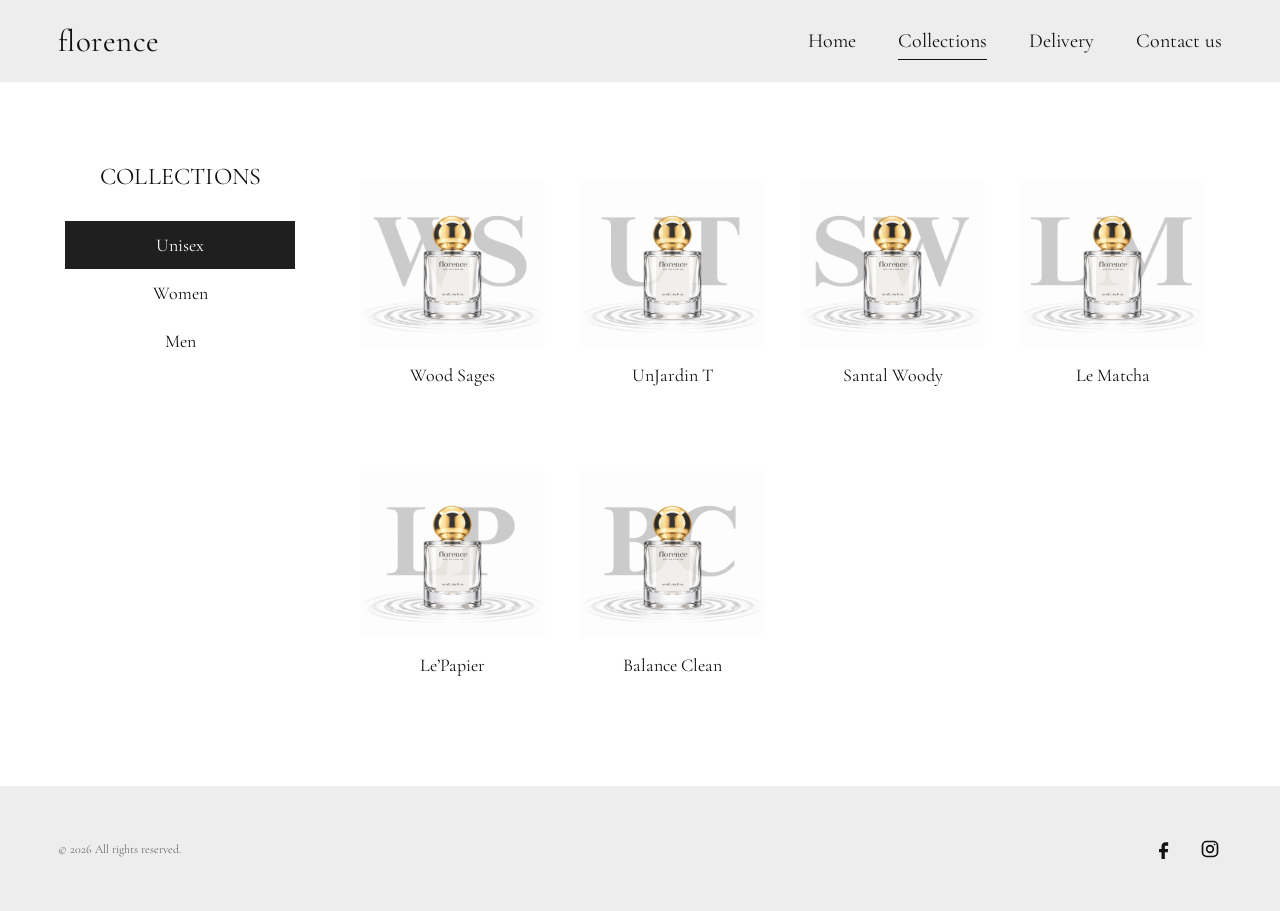
==== collection.html @ 36159ae2 "Initial Florence website" ====
<!DOCTYPE html>
<html lang="en">

<head>

    <meta charset="UTF-8">
    <meta name="viewport" content="width=device-width, initial-scale=1.0">

    <title>Florence | Collections</title>

    <link rel="stylesheet" href="CSS/navigation.css">
    <link rel="stylesheet" href="CSS/footer.css">
    <link rel="stylesheet" href="CSS/collection.css">

    <link rel="preconnect" href="https://fonts.googleapis.com">
    <link rel="preconnect" href="https://fonts.gstatic.com" crossorigin>

    <link
        href="https://fonts.googleapis.com/css2?family=Cormorant+Garamond:wght@400;500&display=swap"
        rel="stylesheet">

</head>


<body>


    <!-- =====================================================
         NAVIGATION BAR
    ====================================================== -->

    <header class="navbar">

        <div class="nav-container">

            <!-- LOGO -->

            <a href="home.html" class="logo">
                florence
            </a>


            <!-- NAVIGATION -->

            <nav class="nav-menu">

                <a href="home.html" class="nav-link">
                    Home
                </a>

                <a href="collection.html" class="nav-link active">
                    Collections
                </a>

                <a href="delivery.html" class="nav-link">
                    Delivery
                </a>

                <a href="contact.html" class="nav-link">
                    Contact us
                </a>

            </nav>

        </div>

    </header>



    <!-- =====================================================
         COLLECTION PAGE
    ====================================================== -->

    <main class="collection-page">


        <!-- =================================================
             SIDEBAR
        ================================================== -->

        <aside class="collection-sidebar">

            <h1>COLLECTIONS</h1>

            <div class="category-list">

                <button
                    class="category active"
                    data-category="unisex"
                    type="button">
                    Unisex
                </button>

                <button
                    class="category"
                    data-category="women"
                    type="button">
                    Women
                </button>

                <button
                    class="category"
                    data-category="men"
                    type="button">
                    Men
                </button>

            </div>

        </aside>



        <!-- =================================================
             PRODUCTS
        ================================================== -->

        <section class="products-section">

            <div class="products-grid" id="productsGrid">


                <!-- =========================
                     UNISEX
                ========================== -->

                <div class="product-card" data-category="unisex">
                    <a href="unisex-details.html?product=wood-sages" class="product-image-link">
                        <img src="images/collection/WoodSages.png" alt="Wood Sages">
                    </a>
                    <h2>Wood Sages</h2>
                </div>


                <div class="product-card" data-category="unisex">

                    <a href="#" class="product-image-link">
                        <img
                            src="images/collection/UnJardinT.png"
                            alt="UnJardin T">
                    </a>

                    <h2>UnJardin T</h2>

                </div>


                <div class="product-card" data-category="unisex">

                    <a href="#" class="product-image-link">
                        <img
                            src="images/collection/SantalWoody.png"
                            alt="Santal Woody">
                    </a>

                    <h2>Santal Woody</h2>

                </div>


                <div class="product-card" data-category="unisex">

                    <a href="#" class="product-image-link">
                        <img
                            src="images/collection/LeMatcha.png"
                            alt="Le Matcha">
                    </a>

                    <h2>Le Matcha</h2>

                </div>


                <div class="product-card" data-category="unisex">

                    <a href="#" class="product-image-link">
                        <img
                            src="images/collection/LePapier.png"
                            alt="Le'Papier">
                    </a>

                    <h2>Le’Papier</h2>

                </div>


                <div class="product-card" data-category="unisex">

                    <a href="#" class="product-image-link">
                        <img
                            src="images/collection/BalanceClean.png"
                            alt="Balance Clean">
                    </a>

                    <h2>Balance Clean</h2>

                </div>



                <!-- =========================
                     WOMEN
                ========================== -->

                <div class="product-card" data-category="women">

                    <a href="#" class="product-image-link">
                        <img
                            src="images/collection/Delinna.png"
                            alt="Delinna">
                    </a>

                    <h2>Delinna</h2>

                </div>


                <div class="product-card" data-category="women">

                    <a href="#" class="product-image-link">
                        <img
                            src="images/collection/LondonDreams.png"
                            alt="London Dreams">
                    </a>

                    <h2>London Dreams</h2>

                </div>


                <div class="product-card" data-category="women">

                    <a href="#" class="product-image-link">
                        <img
                            src="images/collection/SakuraBlossom.png"
                            alt="Sakura Blossom">
                    </a>

                    <h2>Sakura Blossom</h2>

                </div>


                <div class="product-card" data-category="women">

                    <a href="#" class="product-image-link">
                        <img
                            src="images/collection/FloralBomb.png"
                            alt="Floral Bomb">
                    </a>

                    <h2>Floral Bomb</h2>

                </div>


                <div class="product-card" data-category="women">

                    <a href="#" class="product-image-link">
                        <img
                            src="images/collection/ChocoVanilla.png"
                            alt="Choco Vanilla">
                    </a>

                    <h2>Choco Vanilla</h2>

                </div>


                <div class="product-card" data-category="women">

                    <a href="#" class="product-image-link">
                        <img
                            src="images/collection/BabyBlues.png"
                            alt="Baby Blues">
                    </a>

                    <h2>Baby Blues</h2>

                </div>


                <div class="product-card" data-category="women">

                    <a href="#" class="product-image-link">
                        <img
                            src="images/collection/BloomingB.png"
                            alt="Blooming B">
                    </a>

                    <h2>Blooming B</h2>

                </div>


                <div class="product-card" data-category="women">

                    <a href="#" class="product-image-link">
                        <img
                            src="images/collection/AmethystFlorence.png"
                            alt="Amethyst Florence">
                    </a>

                    <h2>Amethyst Florence</h2>

                </div>


                <div class="product-card" data-category="women">

                    <a href="#" class="product-image-link">
                        <img
                            src="images/collection/VeryGoodGirlDay.png"
                            alt="Very Good Girl Day">
                    </a>

                    <h2>Very Good Girl Day</h2>

                </div>



                <!-- =========================
                     MEN
                ========================== -->

                <div class="product-card" data-category="men">

                    <a href="#" class="product-image-link">
                        <img
                            src="images/collection/IsseyMen.png"
                            alt="Issey Men">
                    </a>

                    <h2>Issey Men</h2>

                </div>


                <div class="product-card" data-category="men">

                    <a href="#" class="product-image-link">
                        <img
                            src="images/collection/HappyMen.png"
                            alt="Happy Men">
                    </a>

                    <h2>Happy Men</h2>

                </div>


                <div class="product-card" data-category="men">

                    <a href="#" class="product-image-link">
                        <img
                            src="images/collection/CAventus.png"
                            alt="C-Aventus">
                    </a>

                    <h2>C-Aventus</h2>

                </div>


                <div class="product-card" data-category="men">

                    <a href="#" class="product-image-link">
                        <img
                            src="images/collection/LePapier.png"
                            alt="Le'Papier">
                    </a>

                    <h2>Le’Papier</h2>

                </div>


                <div class="product-card" data-category="men">

                    <a href="#" class="product-image-link">
                        <img
                            src="images/collection/BlueMen.png"
                            alt="Blue Men">
                    </a>

                    <h2>Blue Men</h2>

                </div>


                <div class="product-card" data-category="men">

                    <a href="#" class="product-image-link">
                        <img
                            src="images/collection/SavMen.png"
                            alt="Sav Men">
                    </a>

                    <h2>Sav Men</h2>

                </div>


                <div class="product-card" data-category="men">

                    <a href="#" class="product-image-link">
                        <img
                            src="images/collection/CKMen.png"
                            alt="CK Men">
                    </a>

                    <h2>CK Men</h2>

                </div>


                <div class="product-card" data-category="men">

                    <a href="#" class="product-image-link">
                        <img
                            src="images/collection/UltraMen.png"
                            alt="Ultra Men">
                    </a>

                    <h2>Ultra Men</h2>

                </div>


                <div class="product-card" data-category="men">

                    <a href="#" class="product-image-link">
                        <img
                            src="images/collection/ErozMen.png"
                            alt="Eroz Men">
                    </a>

                    <h2>Eroz Men</h2>

                </div>


            </div>

        </section>

    </main>



    <!-- =====================================================
         FOOTER
    ====================================================== -->

    <footer class="footer">

        <div class="footer-container">

            <p>
                © 2026 All rights reserved.
            </p>


            <div class="social-icons">


                <!-- FACEBOOK -->

                <a
                    href="#"
                    class="social-icon"
                    aria-label="Facebook">

                    <svg viewBox="0 0 24 24">

                        <path
                            d="M14 8h3V4h-3c-3.3 0-5 2-5 5v3H6v4h3v8h4v-8h3.5l.5-4H13V9c0-.7.3-1 1-1z"
                            fill="currentColor"/>

                    </svg>

                </a>



                <!-- INSTAGRAM -->

                <a
                    href="#"
                    class="social-icon"
                    aria-label="Instagram">

                    <svg viewBox="0 0 24 24">

                        <rect
                            x="3"
                            y="3"
                            width="18"
                            height="18"
                            rx="5"
                            ry="5"
                            fill="none"
                            stroke="currentColor"
                            stroke-width="2"/>

                        <circle
                            cx="12"
                            cy="12"
                            r="4"
                            fill="none"
                            stroke="currentColor"
                            stroke-width="2"/>

                        <circle
                            cx="17.5"
                            cy="6.5"
                            r="1"
                            fill="currentColor"/>

                    </svg>

                </a>


            </div>

        </div>

    </footer>


    <script src="js/collection.js"></script>

</body>

</html>
---- CSS/navigation.css ----
/* ========================================
   FLORENCE PERFUME PH
   SHARED NAVIGATION
======================================== */

.navbar {
    width: 100%;
    height: 82px;
    background-color: #EDEDED;

    position: sticky;
    top: 0;
    z-index: 1000;
}

.nav-container {
    width: 100%;
    height: 100%;

    padding: 0 4.5%;

    display: flex;
    align-items: center;
    justify-content: space-between;
}

.logo {
    font-family: "Cormorant Garamond", Georgia, serif;

    font-size: 31px;
    font-weight: 400;

    letter-spacing: 0.5px;

    color: #111111;
    text-decoration: none;

    white-space: nowrap;
}

.nav-menu {
    display: flex;
    align-items: center;
    gap: 42px;
}

.nav-link {
    position: relative;

    font-family: "Cormorant Garamond", Georgia, serif;

    font-size: 20px;
    font-weight: 400;

    padding: 7px 0;

    color: #111111;
    text-decoration: none;

    white-space: nowrap;
}

.nav-link.active::after {
    content: "";

    position: absolute;

    left: 0;
    bottom: 0;

    width: 100%;
    height: 1px;

    background-color: #111111;
}
---- CSS/footer.css ----
/* =========================================================
   FLORENCE PERFUME PH
   SHARED FOOTER
========================================================= */

.footer {
    width: 100%;

    min-height: 125px;

    background-color: #EDEDED;

    display: flex;
    align-items: center;
}


.footer-container {
    width: 100%;

    padding: 0 4.5%;

    display: flex;

    justify-content: space-between;
    align-items: center;
}


.footer p {
    font-size: 12px;
    font-weight: 300;
    color: #555555;
}


.social-icons {
    display: flex;

    align-items: center;

    gap: 22px;
}


.social-icon {
    width: 24px;
    height: 24px;

    display: flex;

    align-items: center;
    justify-content: center;

    color: #111111;

    text-decoration: none;

    transition: opacity 0.2s ease;
}


.social-icon svg {
    width: 20px;
    height: 20px;

    display: block;
}


.social-icon:hover {
    opacity: 0.6;
}


/* =========================================================
   MOBILE
========================================================= */

@media (max-width: 900px) {

    .footer {
        min-height: 100px;
    }

    .footer-container {
        padding: 20px 5%;

        flex-direction: column;

        gap: 20px;
    }
}
---- CSS/collection.css ----
/* =========================================================
   FLORENCE PERFUME PH
   COLLECTION PAGE
========================================================= */

* {
    margin: 0;
    padding: 0;
    box-sizing: border-box;
}

html,
body {
    width: 100%;
    min-height: 100%;
}

body {
    font-family: "Cormorant Garamond", Georgia, serif;

    color: #111111;
    background-color: #FFFFFF;

    min-height: 100vh;

    display: flex;
    flex-direction: column;
}

/* =========================================================
   COLLECTION PAGE
========================================================= */

.collection-page {
    width: 100%;
    max-width: 1450px;

    margin: 0 auto;

    flex: 1;

    display: grid;

    grid-template-columns: 230px 1fr;

    column-gap: 55px;

    padding: 80px 65px 110px;
}


/* =========================================================
   SIDEBAR
========================================================= */

.collection-sidebar {
    width: 100%;
}


.collection-sidebar h1 {
    margin: 0 0 30px;

    padding-left: 35px;

    font-family: "Cormorant Garamond", Georgia, serif;

    font-size: 24px;
    font-weight: 400;

    letter-spacing: 0.2px;
}


/* CATEGORY LIST */

.category-list {
    width: 100%;

    display: flex;
    flex-direction: column;

    align-items: stretch;
}


.category {
    width: 100%;
    height: 48px;

    border: none;

    background-color: transparent;

    color: #111111;

    font-family: "Cormorant Garamond", Georgia, serif;

    font-size: 18px;
    font-weight: 400;

    cursor: pointer;

    transition:
        background-color 0.2s ease,
        color 0.2s ease;
}


/* ACTIVE CATEGORY */

.category.active {
    background-color: #1F1F1F;

    color: #FFFFFF;
}


/* CATEGORY HOVER */

.category:not(.active):hover {
    background-color: #F3F3F3;
}


/* =========================================================
   PRODUCTS
========================================================= */

.products-section {
    width: 100%;

    padding: 0 10px;
}


.products-grid {
    width: 100%;

    display: grid;

    grid-template-columns:
        repeat(4, minmax(0, 1fr));

    column-gap: 35px;

    row-gap: 65px;

    align-items: start;
}


/* PRODUCT CARD */

.product-card {
    width: 100%;

    text-align: center;
}


/* CLICKABLE IMAGE */

.product-image-link {
    display: block;

    text-decoration: none;
}


/* PRODUCT IMAGE */

.product-card img {
    width: 100%;
    max-width: 230px;

    height: auto;

    margin: 0 auto;

    display: block;

    object-fit: contain;

    transition: transform 0.25s ease;
}


/* IMAGE HOVER */

.product-image-link:hover img {
    transform: scale(1.03);
}


/* PRODUCT NAME */

.product-card h2 {
    margin-top: 18px;

    font-family: "Cormorant Garamond", Georgia, serif;

    font-size: 18px;
    font-weight: 400;

    line-height: 1.2;

    color: #111111;
}

/* =========================================================
   TABLET
========================================================= */

@media (max-width: 1100px) {

    .collection-page {
        grid-template-columns: 200px 1fr;

        column-gap: 40px;

        padding: 70px 45px 90px;
    }


    .products-grid {
        grid-template-columns:
            repeat(3, minmax(0, 1fr));

        column-gap: 30px;

        row-gap: 55px;
    }


    .product-card img {
        max-width: 220px;
    }
}


/* =========================================================
   TABLET / SMALL LAPTOP
========================================================= */

@media (max-width: 900px) {

    /* COLLECTION */

    .collection-page {
        grid-template-columns: 175px 1fr;

        column-gap: 30px;

        padding: 60px 30px 80px;
    }


    .collection-sidebar h1 {
        font-size: 22px;
    }


    .category {
        height: 44px;

        font-size: 17px;
    }


    /* PRODUCTS */

    .products-grid {
        column-gap: 25px;

        row-gap: 50px;
    }


    .product-card h2 {
        font-size: 17px;
    }
}


/* =========================================================
   MOBILE
========================================================= */

@media (max-width: 600px) {

    /* COLLECTION */

    .collection-page {
        display: block;

        padding: 45px 20px 70px;
    }


    .collection-sidebar {
        margin-bottom: 45px;
    }


    .collection-sidebar h1 {
        font-size: 22px;

        margin-bottom: 22px;

        padding-left: 10px;
    }


    .category {
        height: 44px;

        font-size: 16px;
    }


    /* PRODUCTS */

    .products-section {
        padding: 0;
    }


    .products-grid {
        grid-template-columns:
            repeat(2, minmax(0, 1fr));

        column-gap: 22px;

        row-gap: 45px;
    }


    .product-card img {
        max-width: 100%;
    }


    .product-card h2 {
        font-size: 16px;

        margin-top: 13px;
    }
}
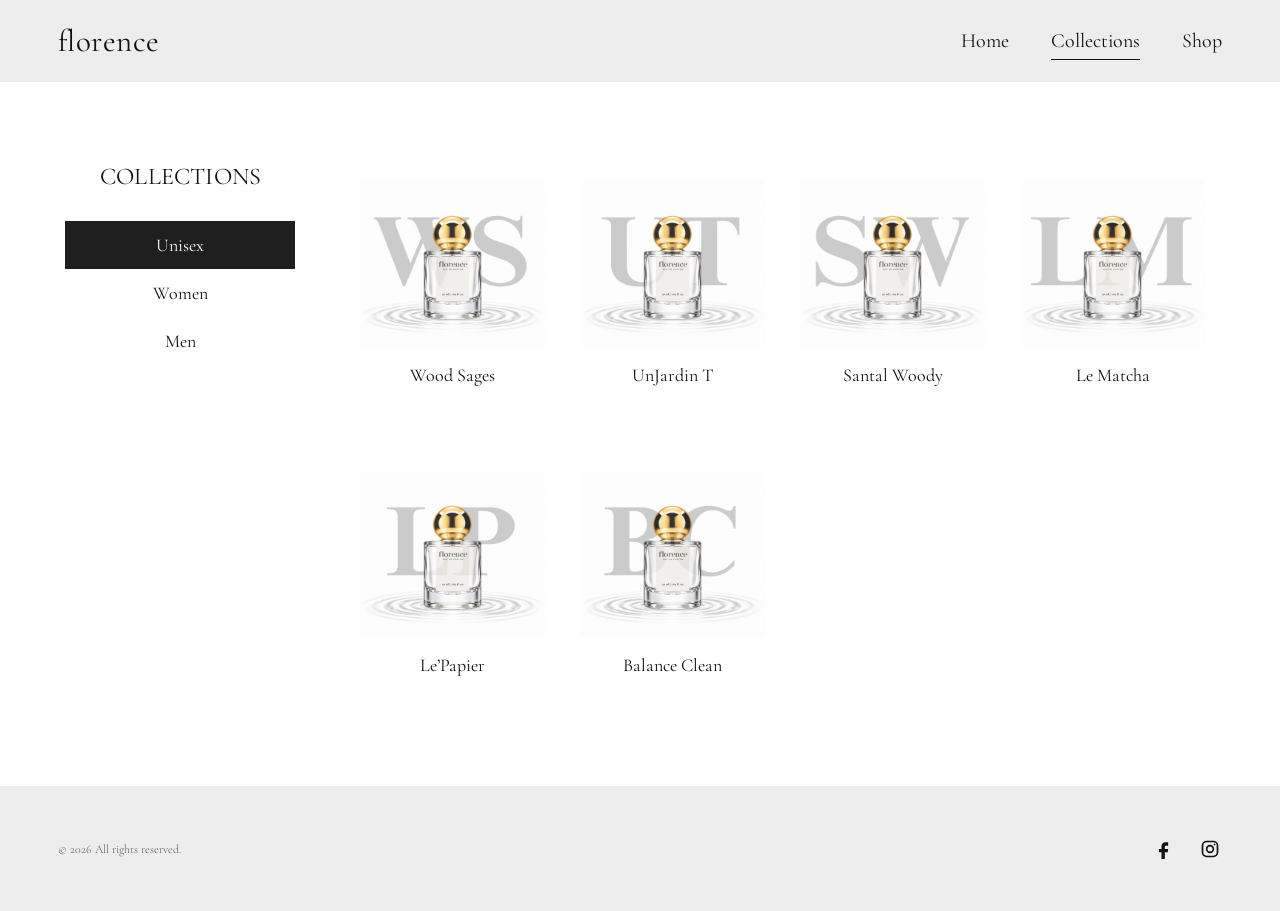
==== commit 886a1dca: "Modify the Website to be Simple" ====
--- a/collection.html
+++ b/collection.html
@@ -35,7 +35,7 @@
 
             <!-- LOGO -->
 
-            <a href="home.html" class="logo">
+            <a href="index.html" class="logo">
                 florence
             </a>
 
@@ -44,7 +44,7 @@
 
             <nav class="nav-menu">
 
-                <a href="home.html" class="nav-link">
+                <a href="index.html" class="nav-link">
                     Home
                 </a>
 
@@ -53,11 +53,7 @@
                 </a>
 
                 <a href="delivery.html" class="nav-link">
-                    Delivery
-                </a>
-
-                <a href="contact.html" class="nav-link">
-                    Contact us
+                    Shop
                 </a>
 
             </nav>
@@ -126,20 +122,15 @@
                 ========================== -->
 
                 <div class="product-card" data-category="unisex">
-                    <a href="unisex-details.html?product=wood-sages" class="product-image-link">
                         <img src="images/collection/WoodSages.png" alt="Wood Sages">
-                    </a>
                     <h2>Wood Sages</h2>
                 </div>
 
 
                 <div class="product-card" data-category="unisex">
-
-                    <a href="#" class="product-image-link">
                         <img
                             src="images/collection/UnJardinT.png"
                             alt="UnJardin T">
-                    </a>
 
                     <h2>UnJardin T</h2>
 
@@ -147,12 +138,9 @@
 
 
                 <div class="product-card" data-category="unisex">
-
-                    <a href="#" class="product-image-link">
                         <img
                             src="images/collection/SantalWoody.png"
                             alt="Santal Woody">
-                    </a>
 
                     <h2>Santal Woody</h2>
 
@@ -160,12 +148,9 @@
 
 
                 <div class="product-card" data-category="unisex">
-
-                    <a href="#" class="product-image-link">
                         <img
                             src="images/collection/LeMatcha.png"
                             alt="Le Matcha">
-                    </a>
 
                     <h2>Le Matcha</h2>
 
@@ -173,12 +158,9 @@
 
 
                 <div class="product-card" data-category="unisex">
-
-                    <a href="#" class="product-image-link">
                         <img
                             src="images/collection/LePapier.png"
                             alt="Le'Papier">
-                    </a>
 
                     <h2>Le’Papier</h2>
 
@@ -186,12 +168,9 @@
 
 
                 <div class="product-card" data-category="unisex">
-
-                    <a href="#" class="product-image-link">
                         <img
                             src="images/collection/BalanceClean.png"
                             alt="Balance Clean">
-                    </a>
 
                     <h2>Balance Clean</h2>
 
@@ -204,12 +183,9 @@
                 ========================== -->
 
                 <div class="product-card" data-category="women">
-
-                    <a href="#" class="product-image-link">
                         <img
                             src="images/collection/Delinna.png"
                             alt="Delinna">
-                    </a>
 
                     <h2>Delinna</h2>
 
@@ -217,12 +193,9 @@
 
 
                 <div class="product-card" data-category="women">
-
-                    <a href="#" class="product-image-link">
                         <img
                             src="images/collection/LondonDreams.png"
                             alt="London Dreams">
-                    </a>
 
                     <h2>London Dreams</h2>
 
@@ -230,12 +203,9 @@
 
 
                 <div class="product-card" data-category="women">
-
-                    <a href="#" class="product-image-link">
                         <img
                             src="images/collection/SakuraBlossom.png"
                             alt="Sakura Blossom">
-                    </a>
 
                     <h2>Sakura Blossom</h2>
 
@@ -243,12 +213,9 @@
 
 
                 <div class="product-card" data-category="women">
-
-                    <a href="#" class="product-image-link">
                         <img
                             src="images/collection/FloralBomb.png"
                             alt="Floral Bomb">
-                    </a>
 
                     <h2>Floral Bomb</h2>
 
@@ -256,12 +223,9 @@
 
 
                 <div class="product-card" data-category="women">
-
-                    <a href="#" class="product-image-link">
                         <img
                             src="images/collection/ChocoVanilla.png"
                             alt="Choco Vanilla">
-                    </a>
 
                     <h2>Choco Vanilla</h2>
 
@@ -269,12 +233,9 @@
 
 
                 <div class="product-card" data-category="women">
-
-                    <a href="#" class="product-image-link">
                         <img
                             src="images/collection/BabyBlues.png"
                             alt="Baby Blues">
-                    </a>
 
                     <h2>Baby Blues</h2>
 
@@ -282,25 +243,19 @@
 
 
                 <div class="product-card" data-category="women">
-
-                    <a href="#" class="product-image-link">
                         <img
                             src="images/collection/BloomingB.png"
                             alt="Blooming B">
-                    </a>
 
                     <h2>Blooming B</h2>
 
                 </div>
 
 
-                <div class="product-card" data-category="women">
-
-                    <a href="#" class="product-image-link">
+                <div class="product-card" data-category="women">                    
                         <img
                             src="images/collection/AmethystFlorence.png"
                             alt="Amethyst Florence">
-                    </a>
 
                     <h2>Amethyst Florence</h2>
 
@@ -308,12 +263,9 @@
 
 
                 <div class="product-card" data-category="women">
-
-                    <a href="#" class="product-image-link">
                         <img
                             src="images/collection/VeryGoodGirlDay.png"
                             alt="Very Good Girl Day">
-                    </a>
 
                     <h2>Very Good Girl Day</h2>
 
@@ -326,12 +278,9 @@
                 ========================== -->
 
                 <div class="product-card" data-category="men">
-
-                    <a href="#" class="product-image-link">
                         <img
                             src="images/collection/IsseyMen.png"
                             alt="Issey Men">
-                    </a>
 
                     <h2>Issey Men</h2>
 
@@ -339,12 +288,9 @@
 
 
                 <div class="product-card" data-category="men">
-
-                    <a href="#" class="product-image-link">
                         <img
                             src="images/collection/HappyMen.png"
                             alt="Happy Men">
-                    </a>
 
                     <h2>Happy Men</h2>
 
@@ -352,12 +298,9 @@
 
 
                 <div class="product-card" data-category="men">
-
-                    <a href="#" class="product-image-link">
                         <img
                             src="images/collection/CAventus.png"
                             alt="C-Aventus">
-                    </a>
 
                     <h2>C-Aventus</h2>
 
@@ -365,12 +308,9 @@
 
 
                 <div class="product-card" data-category="men">
-
-                    <a href="#" class="product-image-link">
                         <img
                             src="images/collection/LePapier.png"
                             alt="Le'Papier">
-                    </a>
 
                     <h2>Le’Papier</h2>
 
@@ -378,13 +318,9 @@
 
 
                 <div class="product-card" data-category="men">
-
-                    <a href="#" class="product-image-link">
                         <img
                             src="images/collection/BlueMen.png"
                             alt="Blue Men">
-                    </a>
-
                     <h2>Blue Men</h2>
 
                 </div>
@@ -392,11 +328,9 @@
 
                 <div class="product-card" data-category="men">
 
-                    <a href="#" class="product-image-link">
                         <img
                             src="images/collection/SavMen.png"
                             alt="Sav Men">
-                    </a>
 
                     <h2>Sav Men</h2>
 
@@ -404,12 +338,9 @@
 
 
                 <div class="product-card" data-category="men">
-
-                    <a href="#" class="product-image-link">
                         <img
                             src="images/collection/CKMen.png"
                             alt="CK Men">
-                    </a>
 
                     <h2>CK Men</h2>
 
@@ -417,12 +348,9 @@
 
 
                 <div class="product-card" data-category="men">
-
-                    <a href="#" class="product-image-link">
                         <img
                             src="images/collection/UltraMen.png"
                             alt="Ultra Men">
-                    </a>
 
                     <h2>Ultra Men</h2>
 
@@ -430,12 +358,9 @@
 
 
                 <div class="product-card" data-category="men">
-
-                    <a href="#" class="product-image-link">
                         <img
                             src="images/collection/ErozMen.png"
                             alt="Eroz Men">
-                    </a>
 
                     <h2>Eroz Men</h2>
 
--- a/CSS/navigation.css
+++ b/CSS/navigation.css
@@ -1,17 +1,29 @@
-/* ========================================
+/* =========================================================
    FLORENCE PERFUME PH
-   SHARED NAVIGATION
-======================================== */
+   NAVIGATION BAR
+========================================================= */
+
+
+/* =========================================================
+   NAVBAR
+========================================================= */
 
 .navbar {
     width: 100%;
     height: 82px;
+
     background-color: #EDEDED;
 
     position: sticky;
     top: 0;
+
     z-index: 1000;
 }
+
+
+/* =========================================================
+   NAVIGATION CONTAINER
+========================================================= */
 
 .nav-container {
     width: 100%;
@@ -20,29 +32,49 @@
     padding: 0 4.5%;
 
     display: flex;
+
     align-items: center;
     justify-content: space-between;
 }
 
+
+/* =========================================================
+   LOGO
+========================================================= */
+
 .logo {
     font-family: "Cormorant Garamond", Georgia, serif;
 
     font-size: 31px;
+
     font-weight: 400;
 
     letter-spacing: 0.5px;
 
     color: #111111;
+
     text-decoration: none;
 
     white-space: nowrap;
 }
+
+
+/* =========================================================
+   NAVIGATION MENU
+========================================================= */
 
 .nav-menu {
     display: flex;
+
     align-items: center;
+
     gap: 42px;
 }
+
+
+/* =========================================================
+   NAVIGATION LINKS
+========================================================= */
 
 .nav-link {
     position: relative;
@@ -50,15 +82,22 @@
     font-family: "Cormorant Garamond", Georgia, serif;
 
     font-size: 20px;
+
     font-weight: 400;
 
     padding: 7px 0;
 
     color: #111111;
+
     text-decoration: none;
 
     white-space: nowrap;
 }
+
+
+/* =========================================================
+   ACTIVE LINK
+========================================================= */
 
 .nav-link.active::after {
     content: "";
@@ -72,4 +111,101 @@
     height: 1px;
 
     background-color: #111111;
+}
+
+
+/* =========================================================
+   HOVER
+========================================================= */
+
+.nav-link:hover {
+    opacity: 0.6;
+}
+
+
+/* =========================================================
+   TABLET
+========================================================= */
+
+@media (max-width: 900px) {
+
+    .nav-container {
+        padding: 0 5%;
+    }
+
+    .nav-menu {
+        gap: 28px;
+    }
+
+    .nav-link {
+        font-size: 18px;
+    }
+
+    .logo {
+        font-size: 29px;
+    }
+}
+
+
+/* =========================================================
+   MOBILE
+========================================================= */
+
+@media (max-width: 600px) {
+
+    .navbar {
+        height: auto;
+        min-height: 75px;
+    }
+
+    .nav-container {
+        padding: 15px 5%;
+
+        flex-wrap: wrap;
+
+        row-gap: 12px;
+    }
+
+    .logo {
+        font-size: 28px;
+    }
+
+    .nav-menu {
+        width: 100%;
+
+        justify-content: center;
+
+        gap: 20px;
+    }
+
+    .nav-link {
+        font-size: 17px;
+
+        padding: 5px 0;
+    }
+}
+
+
+/* =========================================================
+   VERY SMALL PHONES
+========================================================= */
+
+@media (max-width: 380px) {
+
+    .nav-container {
+        padding-left: 4%;
+        padding-right: 4%;
+    }
+
+    .logo {
+        font-size: 26px;
+    }
+
+    .nav-menu {
+        gap: 15px;
+    }
+
+    .nav-link {
+        font-size: 15px;
+    }
 }
--- a/CSS/footer.css
+++ b/CSS/footer.css
@@ -4,72 +4,58 @@
 ========================================================= */
 
 .footer {
-    width: 100%;
-
-    min-height: 125px;
-
-    background-color: #EDEDED;
-
-    display: flex;
-    align-items: center;
+    width:100%;
+    min-height:125px;
+    background:#EDEDED;
+    display:flex;
+    align-items:center;
 }
 
 
 .footer-container {
-    width: 100%;
-
-    padding: 0 4.5%;
-
-    display: flex;
-
-    justify-content: space-between;
-    align-items: center;
+    width:100%;
+    padding:0 4.5%;
+    display:flex;
+    justify-content:space-between;
+    align-items:center;
 }
 
 
 .footer p {
-    font-size: 12px;
-    font-weight: 300;
-    color: #555555;
+    font-size:12px;
+    font-weight:300;
+    color:#555;
 }
 
 
 .social-icons {
-    display: flex;
-
-    align-items: center;
-
-    gap: 22px;
+    display:flex;
+    align-items:center;
+    gap:22px;
 }
 
 
 .social-icon {
-    width: 24px;
-    height: 24px;
-
-    display: flex;
-
-    align-items: center;
-    justify-content: center;
-
-    color: #111111;
-
-    text-decoration: none;
-
-    transition: opacity 0.2s ease;
+    width:24px;
+    height:24px;
+    display:flex;
+    align-items:center;
+    justify-content:center;
+    color:#111;
+    text-decoration:none;
+    transition:opacity .2s ease;
 }
 
 
 .social-icon svg {
-    width: 20px;
-    height: 20px;
-
-    display: block;
+    width:20px;
+    height:20px;
+    display:block;
 }
 
 
 .social-icon:hover {
-    opacity: 0.6;
+    opacity:.6;
 }
 
 
@@ -77,17 +63,14 @@
    MOBILE
 ========================================================= */
 
-@media (max-width: 900px) {
-
-    .footer {
-        min-height: 100px;
+@media(max-width:900px){
+    .footer{
+        min-height:100px;
     }
 
-    .footer-container {
-        padding: 20px 5%;
-
-        flex-direction: column;
-
-        gap: 20px;
+    .footer-container{
+        padding:20px 5%;
+        flex-direction:column;
+        gap:20px;
     }
 }
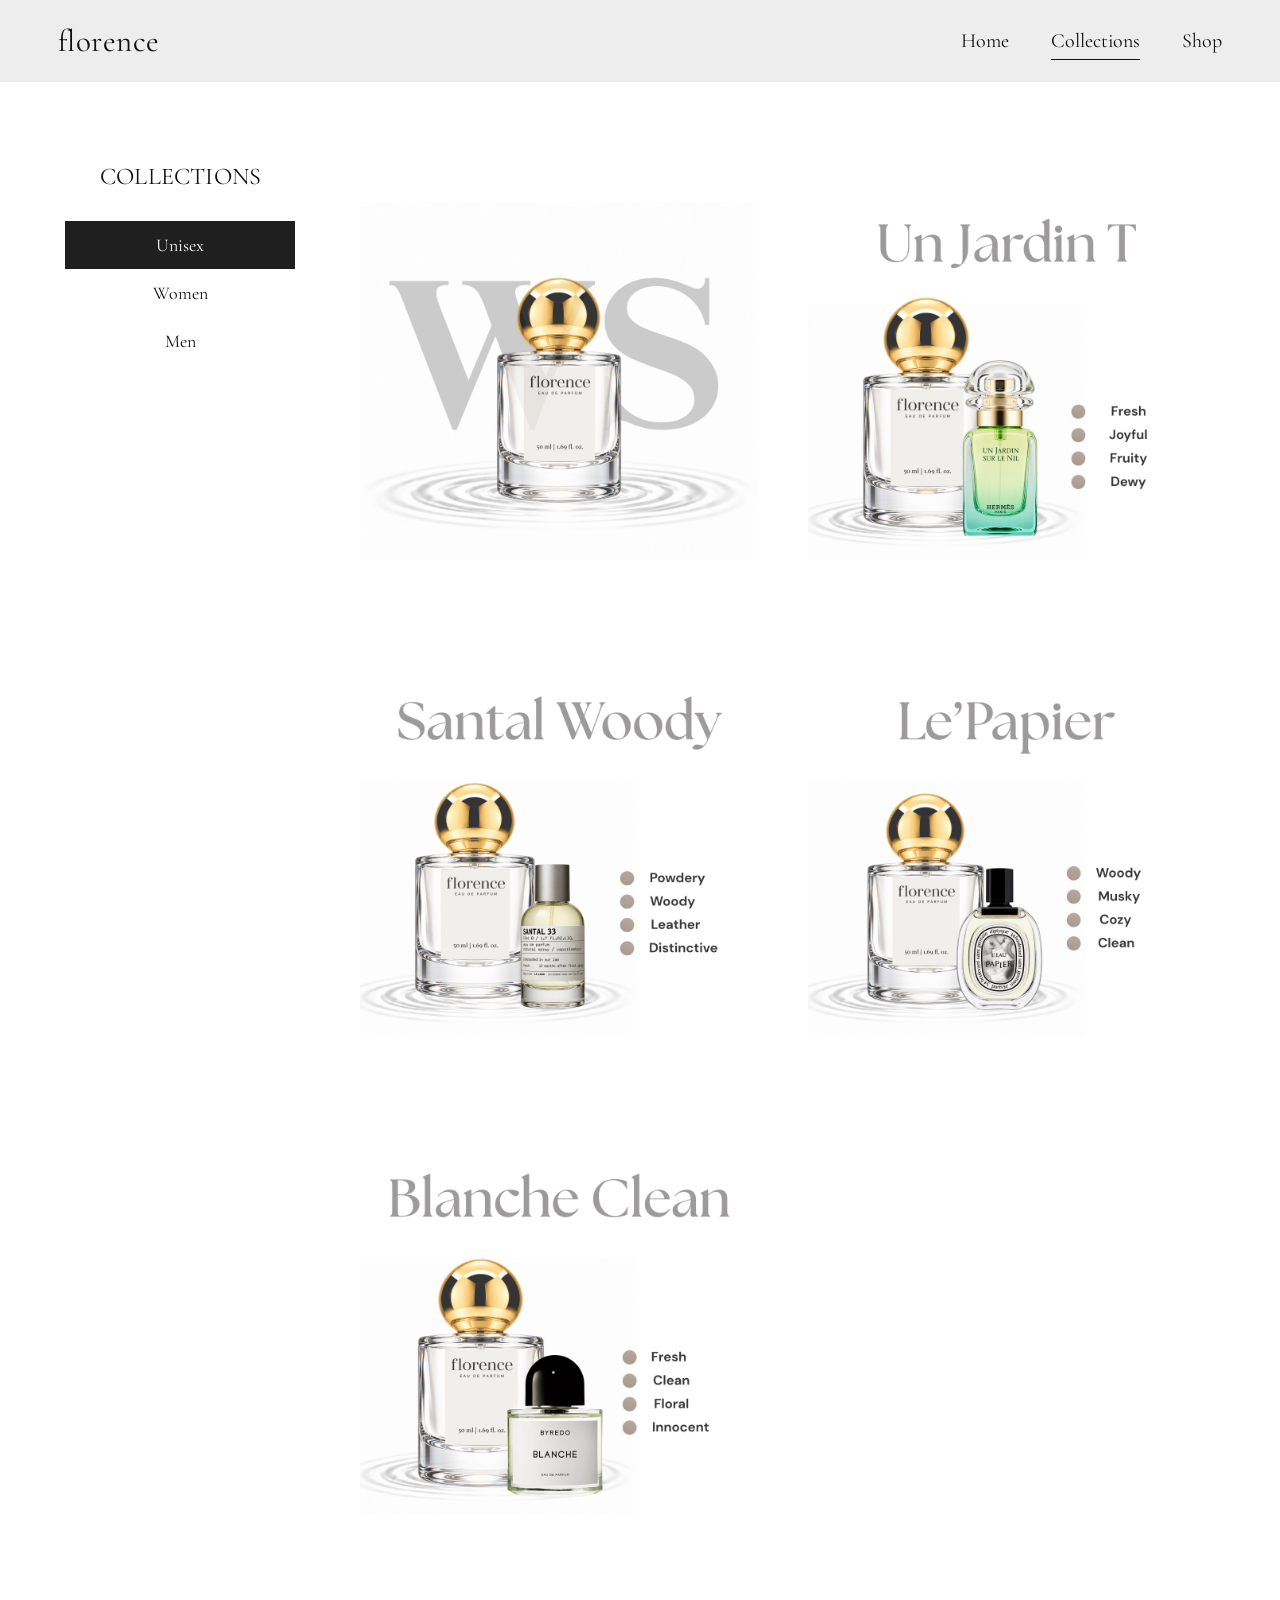
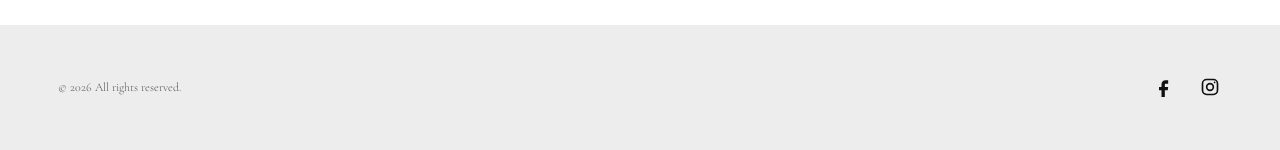
==== commit 4dd07eef: "images of ptoduct changes" ====
--- a/collection.html
+++ b/collection.html
@@ -108,270 +108,156 @@
 
 
 
-        <!-- =================================================
-             PRODUCTS
-        ================================================== -->
-
-        <section class="products-section">
-
-            <div class="products-grid" id="productsGrid">
-
-
-                <!-- =========================
-                     UNISEX
-                ========================== -->
-
-                <div class="product-card" data-category="unisex">
-                        <img src="images/collection/WoodSages.png" alt="Wood Sages">
-                    <h2>Wood Sages</h2>
-                </div>
-
-
-                <div class="product-card" data-category="unisex">
-                        <img
-                            src="images/collection/UnJardinT.png"
-                            alt="UnJardin T">
-
-                    <h2>UnJardin T</h2>
-
-                </div>
-
-
-                <div class="product-card" data-category="unisex">
-                        <img
-                            src="images/collection/SantalWoody.png"
-                            alt="Santal Woody">
-
-                    <h2>Santal Woody</h2>
-
-                </div>
-
-
-                <div class="product-card" data-category="unisex">
-                        <img
-                            src="images/collection/LeMatcha.png"
-                            alt="Le Matcha">
-
-                    <h2>Le Matcha</h2>
-
-                </div>
-
-
-                <div class="product-card" data-category="unisex">
-                        <img
-                            src="images/collection/LePapier.png"
-                            alt="Le'Papier">
-
-                    <h2>Le’Papier</h2>
-
-                </div>
-
-
-                <div class="product-card" data-category="unisex">
-                        <img
-                            src="images/collection/BalanceClean.png"
-                            alt="Balance Clean">
-
-                    <h2>Balance Clean</h2>
-
-                </div>
-
-
-
-                <!-- =========================
-                     WOMEN
-                ========================== -->
-
-                <div class="product-card" data-category="women">
-                        <img
-                            src="images/collection/Delinna.png"
-                            alt="Delinna">
-
-                    <h2>Delinna</h2>
-
-                </div>
-
-
-                <div class="product-card" data-category="women">
-                        <img
-                            src="images/collection/LondonDreams.png"
-                            alt="London Dreams">
-
-                    <h2>London Dreams</h2>
-
-                </div>
-
-
-                <div class="product-card" data-category="women">
-                        <img
-                            src="images/collection/SakuraBlossom.png"
-                            alt="Sakura Blossom">
-
-                    <h2>Sakura Blossom</h2>
-
-                </div>
-
-
-                <div class="product-card" data-category="women">
-                        <img
-                            src="images/collection/FloralBomb.png"
-                            alt="Floral Bomb">
-
-                    <h2>Floral Bomb</h2>
-
-                </div>
-
-
-                <div class="product-card" data-category="women">
-                        <img
-                            src="images/collection/ChocoVanilla.png"
-                            alt="Choco Vanilla">
-
-                    <h2>Choco Vanilla</h2>
-
-                </div>
-
-
-                <div class="product-card" data-category="women">
-                        <img
-                            src="images/collection/BabyBlues.png"
-                            alt="Baby Blues">
-
-                    <h2>Baby Blues</h2>
-
-                </div>
-
-
-                <div class="product-card" data-category="women">
-                        <img
-                            src="images/collection/BloomingB.png"
-                            alt="Blooming B">
-
-                    <h2>Blooming B</h2>
-
-                </div>
-
-
-                <div class="product-card" data-category="women">                    
-                        <img
-                            src="images/collection/AmethystFlorence.png"
-                            alt="Amethyst Florence">
-
-                    <h2>Amethyst Florence</h2>
-
-                </div>
-
-
-                <div class="product-card" data-category="women">
-                        <img
-                            src="images/collection/VeryGoodGirlDay.png"
-                            alt="Very Good Girl Day">
-
-                    <h2>Very Good Girl Day</h2>
-
-                </div>
-
-
-
-                <!-- =========================
-                     MEN
-                ========================== -->
-
-                <div class="product-card" data-category="men">
-                        <img
-                            src="images/collection/IsseyMen.png"
-                            alt="Issey Men">
-
-                    <h2>Issey Men</h2>
-
-                </div>
-
-
-                <div class="product-card" data-category="men">
-                        <img
-                            src="images/collection/HappyMen.png"
-                            alt="Happy Men">
-
-                    <h2>Happy Men</h2>
-
-                </div>
-
-
-                <div class="product-card" data-category="men">
-                        <img
-                            src="images/collection/CAventus.png"
-                            alt="C-Aventus">
-
-                    <h2>C-Aventus</h2>
-
-                </div>
-
-
-                <div class="product-card" data-category="men">
-                        <img
-                            src="images/collection/LePapier.png"
-                            alt="Le'Papier">
-
-                    <h2>Le’Papier</h2>
-
-                </div>
-
-
-                <div class="product-card" data-category="men">
-                        <img
-                            src="images/collection/BlueMen.png"
-                            alt="Blue Men">
-                    <h2>Blue Men</h2>
-
-                </div>
-
-
-                <div class="product-card" data-category="men">
-
-                        <img
-                            src="images/collection/SavMen.png"
-                            alt="Sav Men">
-
-                    <h2>Sav Men</h2>
-
-                </div>
-
-
-                <div class="product-card" data-category="men">
-                        <img
-                            src="images/collection/CKMen.png"
-                            alt="CK Men">
-
-                    <h2>CK Men</h2>
-
-                </div>
-
-
-                <div class="product-card" data-category="men">
-                        <img
-                            src="images/collection/UltraMen.png"
-                            alt="Ultra Men">
-
-                    <h2>Ultra Men</h2>
-
-                </div>
-
-
-                <div class="product-card" data-category="men">
-                        <img
-                            src="images/collection/ErozMen.png"
-                            alt="Eroz Men">
-
-                    <h2>Eroz Men</h2>
-
-                </div>
-
-
-            </div>
-
-        </section>
-
-    </main>
+<!-- =================================================
+     PRODUCTS
+================================================== -->
+
+<section class="products-section">
+
+    <div class="products-grid" id="productsGrid">
+
+
+        <!-- =========================
+             UNISEX
+        ========================== -->
+
+        <div class="product-card" data-category="unisex">
+            <img
+                src="images/collection/WoodSages.png"
+                alt="Wood Sages"
+            >
+        </div>
+
+        <div class="product-card" data-category="unisex">
+            <img
+                src="images/collection/UnJardinT.png"
+                alt="UnJardin T"
+            >
+        </div>
+
+        <div class="product-card" data-category="unisex">
+            <img
+                src="images/collection/SantalWoody.png"
+                alt="Santal Woody"
+            >
+        </div>
+
+        <div class="product-card" data-category="unisex">
+            <img
+                src="images/collection/LePapier.png"
+                alt="Le'Papier"
+            >
+        </div>
+
+        <div class="product-card" data-category="unisex">
+            <img
+                src="images/collection/BalanceClean.png"
+                alt="Balance Clean"
+            >
+        </div>
+
+
+        <!-- =========================
+             WOMEN
+        ========================== -->
+
+        <div class="product-card" data-category="women">
+            <img
+                src="images/collection/Delinna.png"
+                alt="Delinna"
+            >
+        </div>
+
+        <div class="product-card" data-category="women">
+            <img
+                src="images/collection/ACloud.png"
+                alt="A Cloud"
+            >
+        </div>
+
+        <div class="product-card" data-category="women">
+            <img
+                src="images/collection/ChloeFlorence.png"
+                alt="Chloe Florence"
+            >
+        </div>
+
+
+        <div class="product-card" data-category="women">
+            <img
+                src="images/collection/SakuraBlossom.png"
+                alt="Sakura Blossom"
+            >
+        </div>
+
+        <div class="product-card" data-category="women">
+            <img
+                src="images/collection/AmethystFlorence.png"
+                alt="Amethyst Florence"
+            >
+        </div>
+
+        <div class="product-card" data-category="women">
+            <img
+                src="images/collection/VeryGoodGirlDay.png"
+                alt="Very Good Girl Day"
+            >
+        </div>
+
+
+        <!-- =========================
+             MEN
+        ========================== -->
+
+
+        <div class="product-card" data-category="men">
+            <img
+                src="images/collection/CAvntus.png"
+                alt="C-Avntus"
+            >
+        </div>
+
+        <div class="product-card" data-category="men">
+            <img
+                src="images/collection/SavMen.png"
+                alt="SavMen"
+            >
+        </div>
+
+        <div class="product-card" data-category="men">
+            <img
+                src="images/collection/BlueMen.png"
+                alt="Blue Men"
+            >
+        </div>
+
+        <div class="product-card" data-category="men">
+            <img
+                src="images/collection/ErozMen.png"
+                alt="Eroz Men"
+            >
+        </div>
+
+        <div class="product-card" data-category="men">
+            <img
+                src="images/collection/CKMen.png"
+                alt="CK Men"
+            >
+        </div>
+
+        <div class="product-card" data-category="men">
+            <img
+                src="images/collection/StrongWithYou.png"
+                alt="Strong With You"
+            >
+        </div>
+
+
+    </div>
+
+</section>
+
+</main>
 
 
 
--- a/CSS/collection.css
+++ b/CSS/collection.css
@@ -140,15 +140,14 @@
     display: grid;
 
     grid-template-columns:
-        repeat(4, minmax(0, 1fr));
-
-    column-gap: 35px;
-
-    row-gap: 65px;
+        repeat(2, minmax(0, 1fr));
+
+    column-gap: 50px;
+
+    row-gap: 80px;
 
     align-items: start;
 }
-
 
 /* PRODUCT CARD */
 
@@ -172,7 +171,7 @@
 
 .product-card img {
     width: 100%;
-    max-width: 230px;
+    max-width: 500px;
 
     height: auto;
 
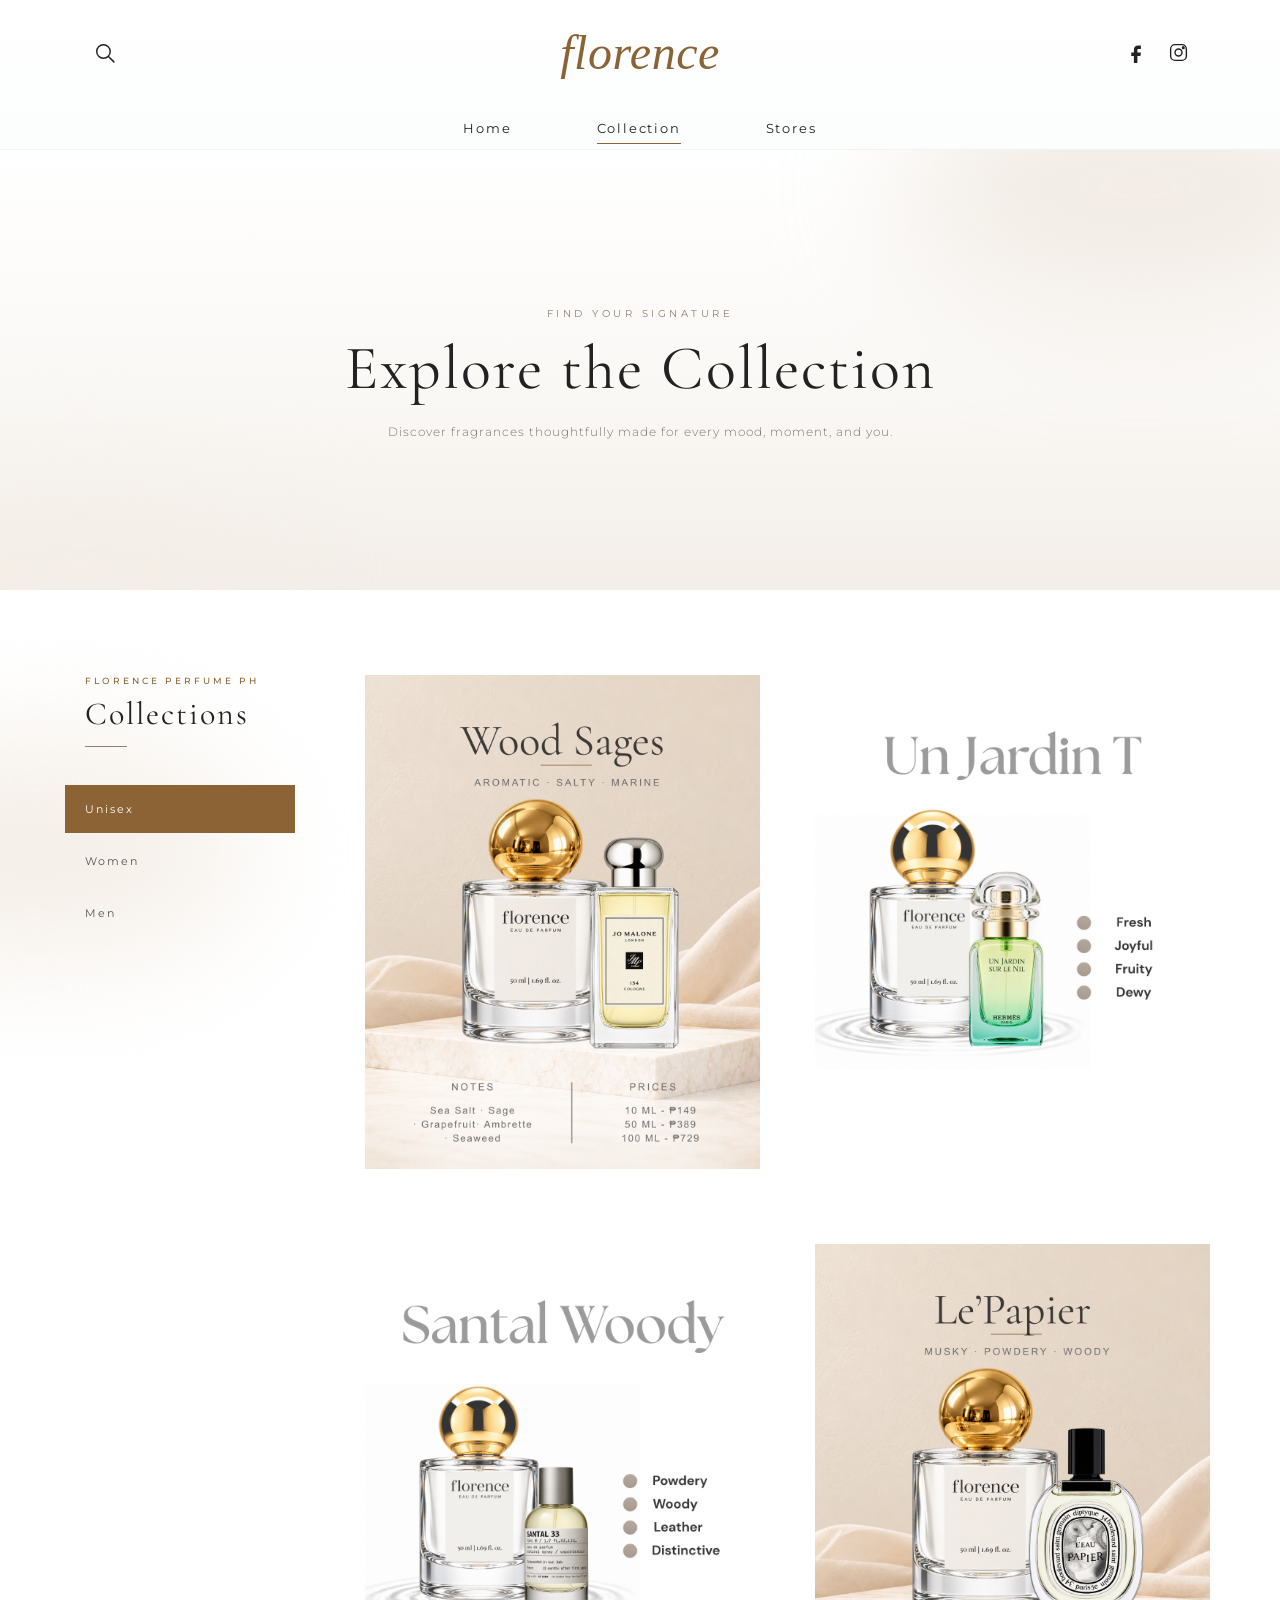
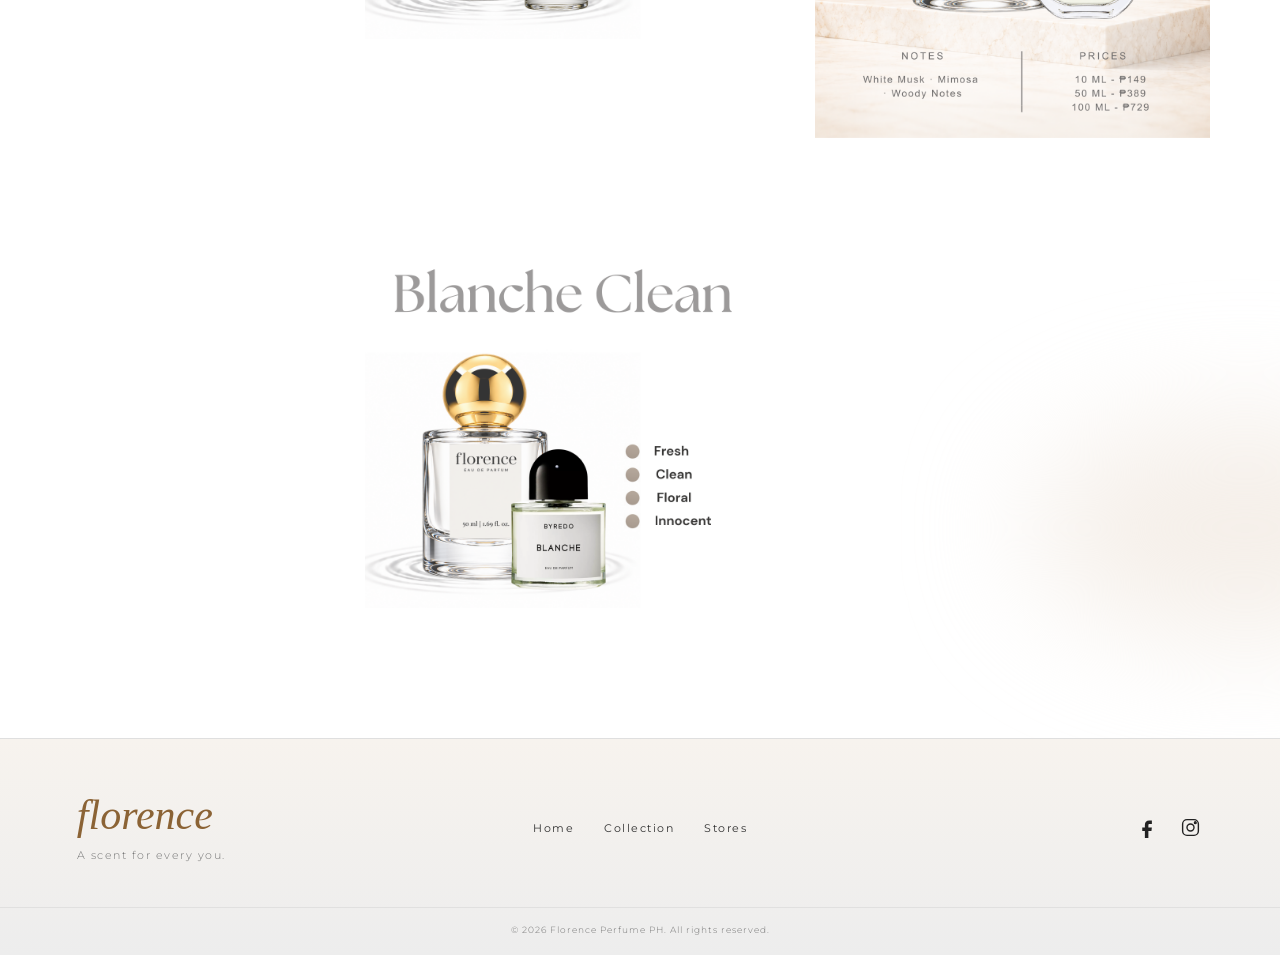
==== commit bb8cbc22: "Finalize 1" ====
--- a/collection.html
+++ b/collection.html
@@ -8,15 +8,19 @@
 
     <title>Florence | Collections</title>
 
+    <!-- Shared Styles -->
     <link rel="stylesheet" href="CSS/navigation.css">
     <link rel="stylesheet" href="CSS/footer.css">
+
+    <!-- Collection Page -->
     <link rel="stylesheet" href="CSS/collection.css">
 
+    <!-- Fonts -->
     <link rel="preconnect" href="https://fonts.googleapis.com">
     <link rel="preconnect" href="https://fonts.gstatic.com" crossorigin>
 
     <link
-        href="https://fonts.googleapis.com/css2?family=Cormorant+Garamond:wght@400;500&display=swap"
+        href="https://fonts.googleapis.com/css2?family=Cormorant+Garamond:wght@400;500&family=Montserrat:wght@300;400;500&display=swap"
         rel="stylesheet">
 
 </head>
@@ -26,12 +30,41 @@
 
 
     <!-- =====================================================
-         NAVIGATION BAR
+         NAVIGATION
     ====================================================== -->
 
     <header class="navbar">
 
-        <div class="nav-container">
+        <div class="nav-top">
+
+
+            <!-- SEARCH -->
+
+            <button
+                class="nav-search"
+                type="button"
+                aria-label="Search">
+
+                <svg viewBox="0 0 24 24">
+
+                    <circle
+                        cx="11"
+                        cy="11"
+                        r="6.5">
+                    </circle>
+
+                    <line
+                        x1="16"
+                        y1="16"
+                        x2="21"
+                        y2="21">
+                    </line>
+
+                </svg>
+
+            </button>
+
+
 
             <!-- LOGO -->
 
@@ -40,271 +73,32 @@
             </a>
 
 
-            <!-- NAVIGATION -->
-
-            <nav class="nav-menu">
-
-                <a href="index.html" class="nav-link">
-                    Home
-                </a>
-
-                <a href="collection.html" class="nav-link active">
-                    Collections
-                </a>
-
-                <a href="delivery.html" class="nav-link">
-                    Shop
-                </a>
-
-            </nav>
-
-        </div>
-
-    </header>
-
-
-
-    <!-- =====================================================
-         COLLECTION PAGE
-    ====================================================== -->
-
-    <main class="collection-page">
-
-
-        <!-- =================================================
-             SIDEBAR
-        ================================================== -->
-
-        <aside class="collection-sidebar">
-
-            <h1>COLLECTIONS</h1>
-
-            <div class="category-list">
-
-                <button
-                    class="category active"
-                    data-category="unisex"
-                    type="button">
-                    Unisex
-                </button>
-
-                <button
-                    class="category"
-                    data-category="women"
-                    type="button">
-                    Women
-                </button>
-
-                <button
-                    class="category"
-                    data-category="men"
-                    type="button">
-                    Men
-                </button>
-
-            </div>
-
-        </aside>
-
-
-
-<!-- =================================================
-     PRODUCTS
-================================================== -->
-
-<section class="products-section">
-
-    <div class="products-grid" id="productsGrid">
-
-
-        <!-- =========================
-             UNISEX
-        ========================== -->
-
-        <div class="product-card" data-category="unisex">
-            <img
-                src="images/collection/WoodSages.png"
-                alt="Wood Sages"
-            >
-        </div>
-
-        <div class="product-card" data-category="unisex">
-            <img
-                src="images/collection/UnJardinT.png"
-                alt="UnJardin T"
-            >
-        </div>
-
-        <div class="product-card" data-category="unisex">
-            <img
-                src="images/collection/SantalWoody.png"
-                alt="Santal Woody"
-            >
-        </div>
-
-        <div class="product-card" data-category="unisex">
-            <img
-                src="images/collection/LePapier.png"
-                alt="Le'Papier"
-            >
-        </div>
-
-        <div class="product-card" data-category="unisex">
-            <img
-                src="images/collection/BalanceClean.png"
-                alt="Balance Clean"
-            >
-        </div>
-
-
-        <!-- =========================
-             WOMEN
-        ========================== -->
-
-        <div class="product-card" data-category="women">
-            <img
-                src="images/collection/Delinna.png"
-                alt="Delinna"
-            >
-        </div>
-
-        <div class="product-card" data-category="women">
-            <img
-                src="images/collection/ACloud.png"
-                alt="A Cloud"
-            >
-        </div>
-
-        <div class="product-card" data-category="women">
-            <img
-                src="images/collection/ChloeFlorence.png"
-                alt="Chloe Florence"
-            >
-        </div>
-
-
-        <div class="product-card" data-category="women">
-            <img
-                src="images/collection/SakuraBlossom.png"
-                alt="Sakura Blossom"
-            >
-        </div>
-
-        <div class="product-card" data-category="women">
-            <img
-                src="images/collection/AmethystFlorence.png"
-                alt="Amethyst Florence"
-            >
-        </div>
-
-        <div class="product-card" data-category="women">
-            <img
-                src="images/collection/VeryGoodGirlDay.png"
-                alt="Very Good Girl Day"
-            >
-        </div>
-
-
-        <!-- =========================
-             MEN
-        ========================== -->
-
-
-        <div class="product-card" data-category="men">
-            <img
-                src="images/collection/CAvntus.png"
-                alt="C-Avntus"
-            >
-        </div>
-
-        <div class="product-card" data-category="men">
-            <img
-                src="images/collection/SavMen.png"
-                alt="SavMen"
-            >
-        </div>
-
-        <div class="product-card" data-category="men">
-            <img
-                src="images/collection/BlueMen.png"
-                alt="Blue Men"
-            >
-        </div>
-
-        <div class="product-card" data-category="men">
-            <img
-                src="images/collection/ErozMen.png"
-                alt="Eroz Men"
-            >
-        </div>
-
-        <div class="product-card" data-category="men">
-            <img
-                src="images/collection/CKMen.png"
-                alt="CK Men"
-            >
-        </div>
-
-        <div class="product-card" data-category="men">
-            <img
-                src="images/collection/StrongWithYou.png"
-                alt="Strong With You"
-            >
-        </div>
-
-
-    </div>
-
-</section>
-
-</main>
-
-
-
-    <!-- =====================================================
-         FOOTER
-    ====================================================== -->
-
-    <footer class="footer">
-
-        <div class="footer-container">
-
-            <p>
-                © 2026 All rights reserved.
-            </p>
-
-
-            <div class="social-icons">
-
-
-                <!-- FACEBOOK -->
+
+            <!-- SOCIAL MEDIA -->
+
+            <div class="nav-socials">
 
                 <a
-                    href="#"
-                    class="social-icon"
-                    aria-label="Facebook">
-
+                    href="https://www.facebook.com/share/1DfZagzYTm/?mibextid=wwXIfr"
+                    aria-label="Facebook"
+                    target="_blank"
+                    rel="noopener noreferrer"
+                >
                     <svg viewBox="0 0 24 24">
-
                         <path
                             d="M14 8h3V4h-3c-3.3 0-5 2-5 5v3H6v4h3v8h4v-8h3.5l.5-4H13V9c0-.7.3-1 1-1z"
-                            fill="currentColor"/>
-
+                        ></path>
                     </svg>
-
-                </a>
-
-
-
-                <!-- INSTAGRAM -->
+                </a>
+
 
                 <a
-                    href="#"
-                    class="social-icon"
-                    aria-label="Instagram">
-
+                    href="https://www.instagram.com/florenceperfumes.ph?stkn=b3QwMWhmd2N6M2Qy"
+                    aria-label="Instagram"
+                    target="_blank"
+                    rel="noopener noreferrer"
+                >
                     <svg viewBox="0 0 24 24">
-
                         <rect
                             x="3"
                             y="3"
@@ -312,36 +106,499 @@
                             height="18"
                             rx="5"
                             ry="5"
-                            fill="none"
-                            stroke="currentColor"
-                            stroke-width="2"/>
+                        ></rect>
 
                         <circle
                             cx="12"
                             cy="12"
                             r="4"
-                            fill="none"
-                            stroke="currentColor"
-                            stroke-width="2"/>
+                        ></circle>
 
                         <circle
                             cx="17.5"
                             cy="6.5"
                             r="1"
-                            fill="currentColor"/>
-
+                        ></circle>
                     </svg>
-
-                </a>
-
+                </a>
 
             </div>
 
         </div>
 
+
+
+        <!-- MENU -->
+
+        <nav class="nav-menu">
+
+            <a
+                href="index.html"
+                class="nav-link">
+
+                Home
+
+            </a>
+
+
+            <a
+                href="collection.html"
+                class="nav-link active">
+
+                Collection
+
+            </a>
+
+
+            <a
+                href="delivery.html"
+                class="nav-link">
+
+                Stores
+
+            </a>
+
+        </nav>
+
+    </header>
+
+
+
+    <!-- =====================================================
+         COLLECTION INTRODUCTION
+         SEPARATE FROM SIDEBAR AND PRODUCTS
+    ====================================================== -->
+
+    <section class="collection-intro">
+
+        <p class="intro-eyebrow">
+            FIND YOUR SIGNATURE
+        </p>
+
+        <h1>
+            Explore the Collection
+        </h1>
+
+        <p class="intro-description">
+            Discover fragrances thoughtfully made for every mood,
+            moment, and you.
+        </p>
+
+        <div class="intro-line"></div>
+
+    </section>
+
+
+
+    <!-- =====================================================
+         COLLECTION PRODUCTS AREA
+    ====================================================== -->
+
+    <main class="collection-page">
+
+
+        <!-- =================================================
+             SIDEBAR
+        ================================================== -->
+
+        <aside class="collection-sidebar">
+
+
+            <div class="collection-sidebar-title">
+
+                <p class="collection-eyebrow">
+                    FLORENCE PERFUME PH
+                </p>
+
+                <h2>
+                    Collections
+                </h2>
+
+                <div class="collection-line"></div>
+
+            </div>
+
+
+
+            <div class="category-list">
+
+
+                <button
+                    class="category active"
+                    data-category="unisex"
+                    type="button">
+
+                    Unisex
+
+                </button>
+
+
+                <button
+                    class="category"
+                    data-category="women"
+                    type="button">
+
+                    Women
+
+                </button>
+
+
+                <button
+                    class="category"
+                    data-category="men"
+                    type="button">
+
+                    Men
+
+                </button>
+
+
+            </div>
+
+        </aside>
+
+
+
+        <!-- =================================================
+             PRODUCTS
+        ================================================== -->
+
+        <section class="products-section">
+
+
+            <div
+                class="products-grid"
+                id="productsGrid">
+
+
+                <!-- =========================
+                     UNISEX
+                ========================== -->
+
+
+                <div
+                    class="product-card"
+                    data-category="unisex">
+
+                    <img
+                        src="images/collection/WoodSages.png"
+                        alt="Wood Sages">
+
+                </div>
+
+
+                <div
+                    class="product-card"
+                    data-category="unisex">
+
+                    <img
+                        src="images/collection/UnJardinT.png"
+                        alt="Un Jardin T">
+
+                </div>
+
+
+                <div
+                    class="product-card"
+                    data-category="unisex">
+
+                    <img
+                        src="images/collection/SantalWoody.png"
+                        alt="Santal Woody">
+
+                </div>
+
+
+                <div
+                    class="product-card"
+                    data-category="unisex">
+
+                    <img
+                        src="images/collection/LePapier.png"
+                        alt="Le Papier">
+
+                </div>
+
+
+                <div
+                    class="product-card"
+                    data-category="unisex">
+
+                    <img
+                        src="images/collection/BalanceClean.png"
+                        alt="Balance Clean">
+
+                </div>
+
+
+
+                <!-- =========================
+                     WOMEN
+                ========================== -->
+
+
+                <div
+                    class="product-card"
+                    data-category="women">
+
+                    <img
+                        src="images/collection/Delinna.png"
+                        alt="Delinna">
+
+                </div>
+
+
+                <div
+                    class="product-card"
+                    data-category="women">
+
+                    <img
+                        src="images/collection/ACloud.png"
+                        alt="A Cloud">
+
+                </div>
+
+
+                <div
+                    class="product-card"
+                    data-category="women">
+
+                    <img
+                        src="images/collection/ChloeFlorence.png"
+                        alt="Chloe Florence">
+
+                </div>
+
+
+                <div
+                    class="product-card"
+                    data-category="women">
+
+                    <img
+                        src="images/collection/SakuraBlossom.png"
+                        alt="Sakura Blossom">
+
+                </div>
+
+
+                <div
+                    class="product-card"
+                    data-category="women">
+
+                    <img
+                        src="images/collection/AmethystFlorence.png"
+                        alt="Amethyst Florence">
+
+                </div>
+
+
+                <div
+                    class="product-card"
+                    data-category="women">
+
+                    <img
+                        src="images/collection/VeryGoodGirlDay.png"
+                        alt="Very Good Girl Day">
+
+                </div>
+
+
+
+                <!-- =========================
+                     MEN
+                ========================== -->
+
+
+                <div
+                    class="product-card"
+                    data-category="men">
+
+                    <img
+                        src="images/collection/CAvntus.png"
+                        alt="C-Avntus">
+
+                </div>
+
+
+                <div
+                    class="product-card"
+                    data-category="men">
+
+                    <img
+                        src="images/collection/SavMen.png"
+                        alt="SavMen">
+
+                </div>
+
+
+                <div
+                    class="product-card"
+                    data-category="men">
+
+                    <img
+                        src="images/collection/BlueMen.png"
+                        alt="Blue Men">
+
+                </div>
+
+
+                <div
+                    class="product-card"
+                    data-category="men">
+
+                    <img
+                        src="images/collection/ErozMen.png"
+                        alt="Eroz Men">
+
+                </div>
+
+
+                <div
+                    class="product-card"
+                    data-category="men">
+
+                    <img
+                        src="images/collection/CKmen.png"
+                        alt="CK Men">
+
+                </div>
+
+
+                <div
+                    class="product-card"
+                    data-category="men">
+
+                    <img
+                        src="images/collection/StrongWithYou.png"
+                        alt="Strong With You">
+
+                </div>
+
+
+            </div>
+
+        </section>
+
+
+    </main>
+
+
+
+    <!-- =====================================================
+         FOOTER
+    ====================================================== -->
+
+    <footer class="footer">
+
+
+        <div class="footer-container">
+
+
+            <div class="footer-brand">
+
+                <a
+                    href="index.html"
+                    class="footer-logo">
+
+                    florence
+
+                </a>
+
+                <p class="footer-tagline">
+                    A scent for every you.
+                </p>
+
+            </div>
+
+
+
+            <nav class="footer-nav">
+
+                <a href="index.html">
+                    Home
+                </a>
+
+                <a href="collection.html">
+                    Collection
+                </a>
+
+                <a href="delivery.html">
+                    Stores
+                </a>
+
+            </nav>
+
+
+
+            <div class="footer-socials">
+
+
+                <a
+                    href="https://www.facebook.com/share/1DfZagzYTm/?mibextid=wwXIfr"
+                    aria-label="Facebook">
+
+                    <svg viewBox="0 0 24 24">
+
+                        <path
+                            d="M14 8h3V4h-3c-3.3 0-5 2-5 5v3H6v4h3v8h4v-8h3.5l.5-4H13V9c0-.7.3-1 1-1z">
+                        </path>
+
+                    </svg>
+
+                </a>
+
+
+                <a
+                    href="https://www.instagram.com/florenceperfumes.ph?stkn=b3QwMWhmd2N6M2Qy"
+                    aria-label="Instagram">
+
+                    <svg viewBox="0 0 24 24">
+
+                        <rect
+                            x="3"
+                            y="3"
+                            width="18"
+                            height="18"
+                            rx="5"
+                            ry="5">
+                        </rect>
+
+                        <circle
+                            cx="12"
+                            cy="12"
+                            r="4">
+                        </circle>
+
+                        <circle
+                            cx="17.5"
+                            cy="6.5"
+                            r="1">
+                        </circle>
+
+                    </svg>
+
+                </a>
+
+            </div>
+
+
+        </div>
+
+
+
+        <div class="footer-bottom">
+
+            <p>
+                © 2026 Florence Perfume PH. All rights reserved.
+            </p>
+
+        </div>
+
+
     </footer>
 
 
+
     <script src="js/collection.js"></script>
 
 </body>
--- a/CSS/navigation.css
+++ b/CSS/navigation.css
@@ -1,40 +1,39 @@
 /* =========================================================
    FLORENCE PERFUME PH
-   NAVIGATION BAR
-========================================================= */
-
-
-/* =========================================================
-   NAVBAR
+   NAVIGATION
 ========================================================= */
 
 .navbar {
     width: 100%;
-    height: 82px;
-
-    background-color: #EDEDED;
-
-    position: sticky;
-    top: 0;
-
-    z-index: 1000;
-}
-
-
-/* =========================================================
-   NAVIGATION CONTAINER
-========================================================= */
-
-.nav-container {
+    height: 150px;
+
+    background:
+        linear-gradient(
+            180deg,
+            #FFFFFF 0%,
+            #FCFDFD 100%
+        );
+
+    position: relative;
+    z-index: 10;
+
+    border-bottom: 1px solid rgba(180, 180, 180, 0.18);
+}
+
+
+/* =========================================================
+   TOP ROW
+========================================================= */
+
+.nav-top {
+    position: relative;
+
     width: 100%;
-    height: 100%;
-
-    padding: 0 4.5%;
-
-    display: flex;
-
-    align-items: center;
-    justify-content: space-between;
+    height: 105px;
+
+    display: flex;
+    align-items: center;
+    justify-content: center;
 }
 
 
@@ -43,19 +42,150 @@
 ========================================================= */
 
 .logo {
-    font-family: "Cormorant Garamond", Georgia, serif;
-
-    font-size: 31px;
-
-    font-weight: 400;
+    font-family:
+        "Cormorant Garamond",
+        Georgia,
+        serif;
+
+    font-size: 48px;
+
+    font-weight: 500;
+
+    font-style: italic;
 
     letter-spacing: 0.5px;
 
-    color: #111111;
+    color: #8B6335;
 
     text-decoration: none;
 
-    white-space: nowrap;
+    line-height: 1;
+
+    transition: opacity 0.3s ease;
+}
+
+.logo:hover {
+    opacity: 0.65;
+}
+
+
+/* =========================================================
+   SEARCH
+========================================================= */
+
+.nav-search {
+    position: absolute;
+
+    left: 7%;
+
+    top: 50%;
+
+    transform: translateY(-50%);
+
+    width: 30px;
+    height: 30px;
+
+    padding: 0;
+
+    border: none;
+
+    background: transparent;
+
+    color: #222222;
+
+    cursor: pointer;
+
+    display: flex;
+    align-items: center;
+    justify-content: center;
+
+    transition:
+        opacity 0.25s ease,
+        transform 0.25s ease;
+}
+
+.nav-search svg {
+    width: 25px;
+    height: 25px;
+
+    fill: none;
+
+    stroke: currentColor;
+
+    stroke-width: 1.4;
+
+    stroke-linecap: round;
+}
+
+.nav-search:hover {
+    opacity: 0.55;
+
+    transform:
+        translateY(-50%)
+        scale(1.05);
+}
+
+
+/* =========================================================
+   SOCIAL MEDIA
+========================================================= */
+
+.nav-socials {
+    position: absolute;
+
+    right: 7%;
+
+    top: 50%;
+
+    transform: translateY(-50%);
+
+    display: flex;
+
+    align-items: center;
+
+    gap: 18px;
+}
+
+.nav-socials a {
+    width: 24px;
+    height: 24px;
+
+    display: flex;
+
+    align-items: center;
+    justify-content: center;
+
+    color: #222222;
+
+    text-decoration: none;
+
+    transition:
+        opacity 0.25s ease,
+        transform 0.25s ease;
+}
+
+.nav-socials svg {
+    width: 21px;
+    height: 21px;
+
+    fill: none;
+
+    stroke: currentColor;
+
+    stroke-width: 1.6;
+
+    stroke-linecap: round;
+}
+
+.nav-socials a:first-child svg {
+    fill: currentColor;
+    stroke: none;
+}
+
+.nav-socials a:hover {
+    opacity: 0.5;
+
+    transform: translateY(-2px);
 }
 
 
@@ -64,11 +194,16 @@
 ========================================================= */
 
 .nav-menu {
-    display: flex;
-
-    align-items: center;
-
-    gap: 42px;
+    width: 100%;
+
+    height: 45px;
+
+    display: flex;
+
+    align-items: center;
+    justify-content: center;
+
+    gap: 85px;
 }
 
 
@@ -79,19 +214,30 @@
 .nav-link {
     position: relative;
 
-    font-family: "Cormorant Garamond", Georgia, serif;
-
-    font-size: 20px;
+    font-family:
+        "Montserrat",
+        Arial,
+        sans-serif;
+
+    font-size: 13px;
 
     font-weight: 400;
 
-    padding: 7px 0;
-
-    color: #111111;
+    letter-spacing: 1.8px;
+
+    color: #222222;
 
     text-decoration: none;
 
-    white-space: nowrap;
+    padding: 8px 0;
+
+    transition:
+        opacity 0.25s ease,
+        color 0.25s ease;
+}
+
+.nav-link:hover {
+    opacity: 0.55;
 }
 
 
@@ -110,16 +256,7 @@
     width: 100%;
     height: 1px;
 
-    background-color: #111111;
-}
-
-
-/* =========================================================
-   HOVER
-========================================================= */
-
-.nav-link:hover {
-    opacity: 0.6;
+    background-color: #8B6335;
 }
 
 
@@ -129,83 +266,86 @@
 
 @media (max-width: 900px) {
 
-    .nav-container {
-        padding: 0 5%;
+    .navbar {
+        height: 140px;
+    }
+
+    .nav-top {
+        height: 95px;
+    }
+
+    .logo {
+        font-size: 43px;
     }
 
     .nav-menu {
-        gap: 28px;
+        gap: 50px;
     }
 
     .nav-link {
-        font-size: 18px;
+        font-size: 12px;
+        letter-spacing: 1.5px;
+    }
+
+}
+
+
+/* =========================================================
+   MOBILE
+========================================================= */
+
+@media (max-width: 600px) {
+
+    .navbar {
+        height: 125px;
+    }
+
+    .nav-top {
+        height: 85px;
     }
 
     .logo {
-        font-size: 29px;
-    }
-}
-
-
-/* =========================================================
-   MOBILE
-========================================================= */
-
-@media (max-width: 600px) {
-
-    .navbar {
-        height: auto;
-        min-height: 75px;
-    }
-
-    .nav-container {
-        padding: 15px 5%;
-
-        flex-wrap: wrap;
-
-        row-gap: 12px;
-    }
+        font-size: 38px;
+    }
+
+    .nav-search {
+        left: 5%;
+    }
+
+    .nav-socials {
+        right: 5%;
+        gap: 10px;
+    }
+
+    .nav-menu {
+        gap: 22px;
+        height: 40px;
+    }
+
+    .nav-link {
+        font-size: 10px;
+        letter-spacing: 1px;
+    }
+
+}
+
+
+/* =========================================================
+   VERY SMALL PHONES
+========================================================= */
+
+@media (max-width: 400px) {
 
     .logo {
-        font-size: 28px;
+        font-size: 34px;
     }
 
     .nav-menu {
-        width: 100%;
-
-        justify-content: center;
-
-        gap: 20px;
+        gap: 16px;
     }
 
     .nav-link {
-        font-size: 17px;
-
-        padding: 5px 0;
-    }
-}
-
-
-/* =========================================================
-   VERY SMALL PHONES
-========================================================= */
-
-@media (max-width: 380px) {
-
-    .nav-container {
-        padding-left: 4%;
-        padding-right: 4%;
-    }
-
-    .logo {
-        font-size: 26px;
-    }
-
-    .nav-menu {
-        gap: 15px;
-    }
-
-    .nav-link {
-        font-size: 15px;
-    }
+        font-size: 9px;
+    }
+
 }
--- a/CSS/footer.css
+++ b/CSS/footer.css
@@ -1,61 +1,278 @@
 /* =========================================================
    FLORENCE PERFUME PH
-   SHARED FOOTER
+   FOOTER
 ========================================================= */
 
 .footer {
-    width:100%;
-    min-height:125px;
-    background:#EDEDED;
-    display:flex;
-    align-items:center;
-}
-
+    position: relative;
+
+    width: 100%;
+
+    background:
+        linear-gradient(
+            180deg,
+            #F7F3EE 0%,
+            #EDEDED 100%
+        );
+
+    border-top: 1px solid rgba(180, 180, 180, 0.25);
+
+    color: #222222;
+}
+
+
+/* =========================================================
+   MAIN FOOTER
+========================================================= */
 
 .footer-container {
-    width:100%;
-    padding:0 4.5%;
-    display:flex;
-    justify-content:space-between;
-    align-items:center;
-}
-
-
-.footer p {
-    font-size:12px;
-    font-weight:300;
-    color:#555;
-}
-
-
-.social-icons {
-    display:flex;
-    align-items:center;
-    gap:22px;
-}
-
-
-.social-icon {
-    width:24px;
-    height:24px;
-    display:flex;
-    align-items:center;
-    justify-content:center;
-    color:#111;
-    text-decoration:none;
-    transition:opacity .2s ease;
-}
-
-
-.social-icon svg {
-    width:20px;
-    height:20px;
-    display:block;
-}
-
-
-.social-icon:hover {
-    opacity:.6;
+    width: 100%;
+
+    max-width: 1400px;
+
+    margin: 0 auto;
+
+    padding: 55px 6% 45px;
+
+    display: grid;
+
+    grid-template-columns:
+        1fr 1fr 1fr;
+
+    align-items: center;
+}
+
+
+/* =========================================================
+   BRAND
+========================================================= */
+
+.footer-brand {
+    text-align: left;
+}
+
+.footer-logo {
+    display: inline-block;
+
+    font-family:
+        "Cormorant Garamond",
+        Georgia,
+        serif;
+
+    font-size: 42px;
+
+    font-weight: 500;
+
+    font-style: italic;
+
+    color: #8b6335;
+
+    text-decoration: none;
+
+    line-height: 1;
+
+    transition:
+        opacity 0.25s ease;
+}
+
+.footer-logo:hover {
+    opacity: 0.6;
+}
+
+
+.footer-tagline {
+    margin: 12px 0 0;
+
+    font-family:
+        "Montserrat",
+        Arial,
+        sans-serif;
+
+    font-size: 11px;
+
+    font-weight: 300;
+
+    letter-spacing: 1.5px;
+
+    color: #777777;
+}
+
+
+/* =========================================================
+   FOOTER NAVIGATION
+========================================================= */
+
+.footer-nav {
+    display: flex;
+
+    justify-content: center;
+
+    align-items: center;
+
+    gap: 30px;
+}
+
+.footer-nav a {
+    font-family:
+        "Montserrat",
+        Arial,
+        sans-serif;
+
+    font-size: 11px;
+
+    font-weight: 400;
+
+    letter-spacing: 1.5px;
+
+    color: #333333;
+
+    text-decoration: none;
+
+    transition:
+        opacity 0.25s ease;
+}
+
+.footer-nav a:hover {
+    opacity: 0.5;
+}
+
+/* =========================================================
+   SOCIAL MEDIA
+========================================================= */
+
+.footer-socials {
+    display: flex;
+
+    justify-content: flex-end;
+
+    align-items: center;
+
+    gap: 18px;
+}
+
+
+.footer-socials a {
+    width: 25px;
+    height: 25px;
+
+    display: flex;
+
+    align-items: center;
+    justify-content: center;
+
+    color: #222222;
+
+    text-decoration: none;
+
+    transition:
+        transform 0.25s ease,
+        opacity 0.25s ease;
+}
+
+
+/* General SVG */
+
+.footer-socials svg {
+    width: 21px;
+    height: 21px;
+
+    display: block;
+}
+
+
+/* =========================================================
+   FACEBOOK
+========================================================= */
+
+.footer-socials a[aria-label="Facebook"] svg {
+    fill: currentColor;
+    stroke: none;
+}
+
+
+/* =========================================================
+   INSTAGRAM
+========================================================= */
+
+.footer-socials a[aria-label="Instagram"] svg {
+    fill: none;
+
+    stroke: currentColor;
+
+    stroke-width: 1.6;
+
+    stroke-linecap: round;
+}
+
+
+/* Hover */
+
+.footer-socials a:hover {
+    opacity: 0.5;
+
+    transform:
+        translateY(-2px);
+}
+
+
+/* =========================================================
+   COPYRIGHT
+========================================================= */
+
+.footer-bottom {
+    width: 100%;
+
+    padding: 16px 6% 20px;
+
+    border-top:
+        1px solid rgba(180, 180, 180, 0.25);
+
+    text-align: center;
+}
+
+.footer-bottom p {
+    margin: 0;
+
+    font-family:
+        "Montserrat",
+        Arial,
+        sans-serif;
+
+    font-size: 9px;
+
+    font-weight: 300;
+
+    letter-spacing: 1px;
+
+    color: #777777;
+}
+
+
+/* =========================================================
+   TABLET
+========================================================= */
+
+@media (max-width: 900px) {
+
+    .footer-container {
+        grid-template-columns: 1fr;
+
+        gap: 30px;
+
+        text-align: center;
+    }
+
+    .footer-brand {
+        text-align: center;
+    }
+
+    .footer-nav {
+        gap: 25px;
+    }
+
+    .footer-socials {
+        justify-content: center;
+    }
 }
 
 
@@ -63,14 +280,31 @@
    MOBILE
 ========================================================= */
 
-@media(max-width:900px){
-    .footer{
-        min-height:100px;
-    }
-
-    .footer-container{
-        padding:20px 5%;
-        flex-direction:column;
-        gap:20px;
-    }
+@media (max-width: 600px) {
+
+    .footer-container {
+        padding: 45px 7% 35px;
+
+        gap: 25px;
+    }
+
+    .footer-logo {
+        font-size: 38px;
+    }
+
+    .footer-nav {
+        flex-wrap: wrap;
+
+        gap: 15px 22px;
+    }
+
+    .footer-nav a {
+        font-size: 10px;
+    }
+
+    .footer-bottom {
+        padding-left: 7%;
+        padding-right: 7%;
+    }
+
 }
--- a/CSS/collection.css
+++ b/CSS/collection.css
@@ -1,6 +1,11 @@
 /* =========================================================
    FLORENCE PERFUME PH
    COLLECTION PAGE
+========================================================= */
+
+
+/* =========================================================
+   RESET
 ========================================================= */
 
 * {
@@ -9,130 +14,407 @@
     box-sizing: border-box;
 }
 
+
+html {
+    scroll-behavior: smooth;
+}
+
+
 html,
 body {
     width: 100%;
     min-height: 100%;
 }
 
+
 body {
-    font-family: "Cormorant Garamond", Georgia, serif;
-
-    color: #111111;
+    font-family: "Montserrat", Arial, sans-serif;
+
+    color: #222222;
+
     background-color: #FFFFFF;
 
     min-height: 100vh;
 
     display: flex;
     flex-direction: column;
-}
-
-/* =========================================================
-   COLLECTION PAGE
-========================================================= */
-
-.collection-page {
-    width: 100%;
-    max-width: 1450px;
-
-    margin: 0 auto;
-
-    flex: 1;
-
-    display: grid;
-
-    grid-template-columns: 230px 1fr;
-
-    column-gap: 55px;
-
-    padding: 80px 65px 110px;
-}
-
-
-/* =========================================================
-   SIDEBAR
-========================================================= */
-
-.collection-sidebar {
-    width: 100%;
-}
-
-
-.collection-sidebar h1 {
-    margin: 0 0 30px;
-
-    padding-left: 35px;
-
-    font-family: "Cormorant Garamond", Georgia, serif;
-
-    font-size: 24px;
-    font-weight: 400;
-
-    letter-spacing: 0.2px;
-}
-
-
-/* CATEGORY LIST */
-
-.category-list {
-    width: 100%;
+
+    overflow-x: hidden;
+}
+
+
+img {
+    display: block;
+    max-width: 100%;
+}
+
+
+button {
+    font-family: inherit;
+}
+
+
+
+.collection-intro {
+    position: relative;
+
+    width: 100%;
+    min-height: 440px;
+
+    padding: 100px 20px 90px;
 
     display: flex;
     flex-direction: column;
+    align-items: center;
+    justify-content: center;
+
+    text-align: center;
+
+    background:
+        linear-gradient(
+            180deg,
+            #FFFFFF 0%,
+            #FAF8F5 55%,
+            #F3EEE8 100%
+        );
+
+    overflow: hidden;
+}
+
+
+/* Soft warm mist on the right */
+
+.collection-intro::before {
+    content: "";
+
+    position: absolute;
+
+    width: 480px;
+    height: 230px;
+
+    top: -80px;
+    right: -100px;
+
+    background: rgba(231, 220, 207, 0.55);
+
+    border-radius: 50%;
+
+    filter: blur(65px);
+
+    pointer-events: none;
+}
+
+
+/* Soft warm mist on the left */
+
+.collection-intro::after {
+    content: "";
+
+    position: absolute;
+
+    width: 400px;
+    height: 180px;
+
+    left: -120px;
+    bottom: -90px;
+
+    background: rgba(244, 238, 230, 0.8);
+
+    border-radius: 50%;
+
+    filter: blur(60px);
+
+    pointer-events: none;
+}
+
+
+/* Eyebrow */
+
+.intro-eyebrow {
+    position: relative;
+    z-index: 1;
+
+    margin-bottom: 16px;
+
+    font-family: "Montserrat", Arial, sans-serif;
+    font-size: 10px;
+    font-weight: 400;
+
+    letter-spacing: 3.5px;
+
+    color: #8D8173;
+}
+
+
+.collection-intro h1 {
+    position: relative;
+    z-index: 1;
+
+    margin: 0;
+
+    font-family: "Cormorant Garamond", Georgia, serif;
+
+    font-size: clamp(48px, 5vw, 62px);
+    font-weight: 400;
+
+    letter-spacing: 2px;
+    line-height: 1.05;
+
+    color: #222222;
+}
+
+
+.intro-description {
+    position: relative;
+    z-index: 1;
+
+    max-width: 600px;
+
+    margin-top: 20px;
+
+    font-family: "Montserrat", Arial, sans-serif;
+
+    font-size: 12px;
+    font-weight: 300;
+
+    line-height: 1.8;
+    letter-spacing: 1px;
+
+    color: #777777;
+}
+
+
+
+/* =========================================================
+   COLLECTION PAGE
+   SIDEBAR + PRODUCTS ONLY
+========================================================= */
+
+.collection-page {
+    position: relative;
+
+    width: 100%;
+
+    max-width: 1450px;
+
+    margin: 0 auto;
+
+    flex: 1;
+
+    display: grid;
+
+    grid-template-columns: 230px 1fr;
+
+    column-gap: 65px;
+
+    padding: 85px 65px 130px;
+
+    overflow: hidden;
+}
+
+
+/* Soft page atmosphere */
+
+.collection-page::before {
+    content: "";
+
+    position: absolute;
+
+    left: -180px;
+    top: 150px;
+
+    width: 430px;
+    height: 220px;
+
+    background: rgba(241, 233, 223, 0.72);
+
+    border-radius: 50%;
+
+    filter: blur(60px);
+
+    pointer-events: none;
+}
+
+
+.collection-page::after {
+    content: "";
+
+    position: absolute;
+
+    right: -180px;
+    bottom: 100px;
+
+    width: 430px;
+    height: 220px;
+
+    background: rgba(243, 236, 228, 0.8);
+
+    border-radius: 50%;
+
+    filter: blur(60px);
+
+    pointer-events: none;
+}
+
+
+
+/* =========================================================
+   SIDEBAR
+========================================================= */
+
+.collection-sidebar {
+    position: relative;
+
+    width: 100%;
+
+    z-index: 2;
+}
+
+
+.collection-sidebar-title {
+    padding-left: 20px;
+
+    margin-bottom: 38px;
+}
+
+
+.collection-eyebrow {
+    margin-bottom: 10px;
+
+    font-family: "Montserrat", Arial, sans-serif;
+
+    font-size: 9px;
+
+    font-weight: 500;
+
+    letter-spacing: 3px;
+
+    color: #8B6335;
+}
+
+
+.collection-sidebar h2 {
+    margin: 0;
+
+    font-family: "Cormorant Garamond", Georgia, serif;
+
+    font-size: 32px;
+
+    font-weight: 400;
+
+    letter-spacing: 2px;
+
+    line-height: 1.1;
+
+    color: #222222;
+}
+
+
+.collection-line {
+    width: 42px;
+
+    height: 1px;
+
+    margin-top: 15px;
+
+    background-color: #8D8173;
+}
+
+
+
+/* =========================================================
+   CATEGORY LIST
+========================================================= */
+
+.category-list {
+    width: 100%;
+
+    display: flex;
+
+    flex-direction: column;
 
     align-items: stretch;
+
+    gap: 4px;
 }
 
 
 .category {
-    width: 100%;
-    height: 48px;
+    position: relative;
+
+    width: 100%;
+
+    min-height: 48px;
+
+    padding: 0 20px;
 
     border: none;
 
     background-color: transparent;
 
-    color: #111111;
-
-    font-family: "Cormorant Garamond", Georgia, serif;
-
-    font-size: 18px;
+    color: #555555;
+
+    font-family: "Montserrat", Arial, sans-serif;
+
+    font-size: 11px;
+
     font-weight: 400;
 
+    letter-spacing: 2px;
+
+    text-align: left;
+
     cursor: pointer;
 
     transition:
-        background-color 0.2s ease,
-        color 0.2s ease;
-}
-
-
-/* ACTIVE CATEGORY */
+        background-color 0.3s ease,
+        color 0.3s ease,
+        padding-left 0.3s ease;
+}
+
+
+/* Active */
 
 .category.active {
-    background-color: #1F1F1F;
+    background-color: #8B6335;
 
     color: #FFFFFF;
 }
 
 
-/* CATEGORY HOVER */
+/* Hover */
 
 .category:not(.active):hover {
-    background-color: #F3F3F3;
-}
-
-
-/* =========================================================
-   PRODUCTS
+    background-color: #F5F0EA;
+
+    color: #222222;
+
+    padding-left: 25px;
+}
+
+
+
+/* =========================================================
+   PRODUCTS SECTION
 ========================================================= */
 
 .products-section {
-    width: 100%;
-
-    padding: 0 10px;
-}
-
+    position: relative;
+
+    width: 100%;
+
+    min-width: 0;
+
+    padding: 0 5px;
+
+    z-index: 2;
+}
+
+
+
+/* =========================================================
+   PRODUCTS GRID
+========================================================= */
 
 .products-grid {
     width: 100%;
@@ -142,132 +424,178 @@
     grid-template-columns:
         repeat(2, minmax(0, 1fr));
 
-    column-gap: 50px;
-
-    row-gap: 80px;
+    column-gap: 55px;
+
+    row-gap: 75px;
 
     align-items: start;
 }
 
-/* PRODUCT CARD */
+
+
+/* =========================================================
+   PRODUCT CARD
+========================================================= */
 
 .product-card {
-    width: 100%;
+    position: relative;
+
+    width: 100%;
+
+    min-width: 0;
 
     text-align: center;
-}
-
-
-/* CLICKABLE IMAGE */
-
-.product-image-link {
+
+    opacity: 1;
+
+    transform: translateY(0);
+
+    transition:
+        transform 0.45s ease,
+        opacity 0.45s ease;
+}
+
+
+/* Product hover */
+
+.product-card:hover {
+    transform: translateY(-6px);
+}
+
+
+/* Product image */
+
+.product-card img {
+    width: 100%;
+
+    max-width: 500px;
+
+    height: auto;
+
+    margin: 0 auto;
+
     display: block;
 
-    text-decoration: none;
-}
-
-
-/* PRODUCT IMAGE */
-
-.product-card img {
-    width: 100%;
-    max-width: 500px;
-
-    height: auto;
-
-    margin: 0 auto;
-
-    display: block;
-
     object-fit: contain;
 
-    transition: transform 0.25s ease;
-}
-
-
-/* IMAGE HOVER */
-
-.product-image-link:hover img {
-    transform: scale(1.03);
-}
-
-
-/* PRODUCT NAME */
-
-.product-card h2 {
-    margin-top: 18px;
-
-    font-family: "Cormorant Garamond", Georgia, serif;
-
-    font-size: 18px;
-    font-weight: 400;
-
-    line-height: 1.2;
-
-    color: #111111;
-}
+    transition:
+        transform 0.5s ease,
+        filter 0.5s ease;
+}
+
+
+/* Image hover */
+
+.product-card:hover img {
+    transform: scale(1.025);
+
+    filter:
+        drop-shadow(
+            0 15px 20px rgba(70, 65, 60, 0.1)
+        );
+}
+
+
+/* Hidden products */
+
+.product-card.hidden {
+    display: none;
+}
+
+
 
 /* =========================================================
    TABLET
+   1100px
 ========================================================= */
 
 @media (max-width: 1100px) {
+
+    .collection-intro {
+        min-height: 300px;
+
+        padding: 75px 30px 65px;
+    }
+
 
     .collection-page {
         grid-template-columns: 200px 1fr;
 
-        column-gap: 40px;
-
-        padding: 70px 45px 90px;
+        column-gap: 45px;
+
+        padding: 75px 45px 100px;
     }
 
 
     .products-grid {
-        grid-template-columns:
-            repeat(3, minmax(0, 1fr));
-
-        column-gap: 30px;
-
-        row-gap: 55px;
+        column-gap: 35px;
+
+        row-gap: 60px;
     }
 
 
     .product-card img {
-        max-width: 220px;
-    }
-}
+        max-width: 420px;
+    }
+
+}
+
 
 
 /* =========================================================
    TABLET / SMALL LAPTOP
+   900px
 ========================================================= */
 
 @media (max-width: 900px) {
 
-    /* COLLECTION */
+    .collection-intro {
+        min-height: 285px;
+
+        padding: 70px 25px 60px;
+    }
+
+
+    .collection-intro h1 {
+        font-size: 44px;
+    }
+
 
     .collection-page {
         grid-template-columns: 175px 1fr;
 
-        column-gap: 30px;
-
-        padding: 60px 30px 80px;
-    }
-
-
-    .collection-sidebar h1 {
-        font-size: 22px;
+        column-gap: 35px;
+
+        padding: 65px 30px 90px;
+    }
+
+
+    /* Sidebar */
+
+    .collection-sidebar-title {
+        padding-left: 10px;
+
+        margin-bottom: 30px;
+    }
+
+
+    .collection-sidebar h2 {
+        font-size: 28px;
     }
 
 
     .category {
-        height: 44px;
-
-        font-size: 17px;
-    }
-
-
-    /* PRODUCTS */
+        min-height: 45px;
+
+        padding: 0 15px;
+
+        font-size: 10px;
+
+        letter-spacing: 1.7px;
+    }
+
+
+    /* Products */
 
     .products-grid {
         column-gap: 25px;
@@ -276,49 +604,125 @@
     }
 
 
-    .product-card h2 {
-        font-size: 17px;
-    }
-}
+    .product-card img {
+        max-width: 100%;
+    }
+
+}
+
 
 
 /* =========================================================
    MOBILE
+   600px
 ========================================================= */
 
 @media (max-width: 600px) {
 
-    /* COLLECTION */
+    /* Intro */
+
+    .collection-intro {
+        min-height: 270px;
+
+        padding: 65px 20px 60px;
+    }
+
+
+    .intro-eyebrow {
+        font-size: 8px;
+
+        letter-spacing: 2.5px;
+    }
+
+
+    .collection-intro h1 {
+        font-size: 36px;
+
+        letter-spacing: 2px;
+    }
+
+
+    .intro-description {
+        max-width: 340px;
+
+        margin-top: 13px;
+
+        font-size: 10px;
+
+        line-height: 1.7;
+
+        letter-spacing: 0.8px;
+    }
+
+
+    /* Collection area */
 
     .collection-page {
         display: block;
 
-        padding: 45px 20px 70px;
-    }
-
+        padding: 60px 20px 80px;
+    }
+
+
+    /* Sidebar */
 
     .collection-sidebar {
-        margin-bottom: 45px;
-    }
-
-
-    .collection-sidebar h1 {
-        font-size: 22px;
-
-        margin-bottom: 22px;
-
-        padding-left: 10px;
+        margin-bottom: 55px;
+    }
+
+
+    .collection-sidebar-title {
+        padding-left: 5px;
+
+        margin-bottom: 25px;
+    }
+
+
+    .collection-eyebrow {
+        font-size: 8px;
+
+        letter-spacing: 2.5px;
+    }
+
+
+    .collection-sidebar h2 {
+        font-size: 30px;
+
+        letter-spacing: 2px;
+    }
+
+
+    .collection-line {
+        width: 38px;
+
+        margin-top: 13px;
+    }
+
+
+    /* Categories */
+
+    .category-list {
+        gap: 3px;
     }
 
 
     .category {
-        height: 44px;
-
-        font-size: 16px;
-    }
-
-
-    /* PRODUCTS */
+        min-height: 43px;
+
+        padding: 0 15px;
+
+        font-size: 10px;
+
+        letter-spacing: 1.8px;
+    }
+
+
+    .category:not(.active):hover {
+        padding-left: 20px;
+    }
+
+
+    /* Products */
 
     .products-section {
         padding: 0;
@@ -329,20 +733,84 @@
         grid-template-columns:
             repeat(2, minmax(0, 1fr));
 
-        column-gap: 22px;
+        column-gap: 20px;
 
         row-gap: 45px;
     }
 
 
+    .product-card:hover {
+        transform: translateY(-4px);
+    }
+
+
     .product-card img {
+        width: 100%;
+
         max-width: 100%;
     }
 
-
-    .product-card h2 {
-        font-size: 16px;
-
-        margin-top: 13px;
-    }
+}
+
+
+
+/* =========================================================
+   VERY SMALL PHONES
+   380px
+========================================================= */
+
+@media (max-width: 380px) {
+
+    .collection-intro {
+        padding-left: 15px;
+        padding-right: 15px;
+    }
+
+
+    .collection-intro h1 {
+        font-size: 32px;
+    }
+
+
+    .intro-description {
+        font-size: 9.5px;
+    }
+
+
+    .collection-page {
+        padding:
+            55px
+            15px
+            70px;
+    }
+
+
+    .collection-sidebar {
+        margin-bottom: 45px;
+    }
+
+
+    .collection-sidebar-title {
+        padding-left: 0;
+    }
+
+
+    .collection-sidebar h2 {
+        font-size: 28px;
+    }
+
+
+    .category {
+        min-height: 42px;
+
+        font-size: 9px;
+    }
+
+
+    .products-grid {
+        column-gap: 15px;
+
+        row-gap: 38px;
+    }
+
 }
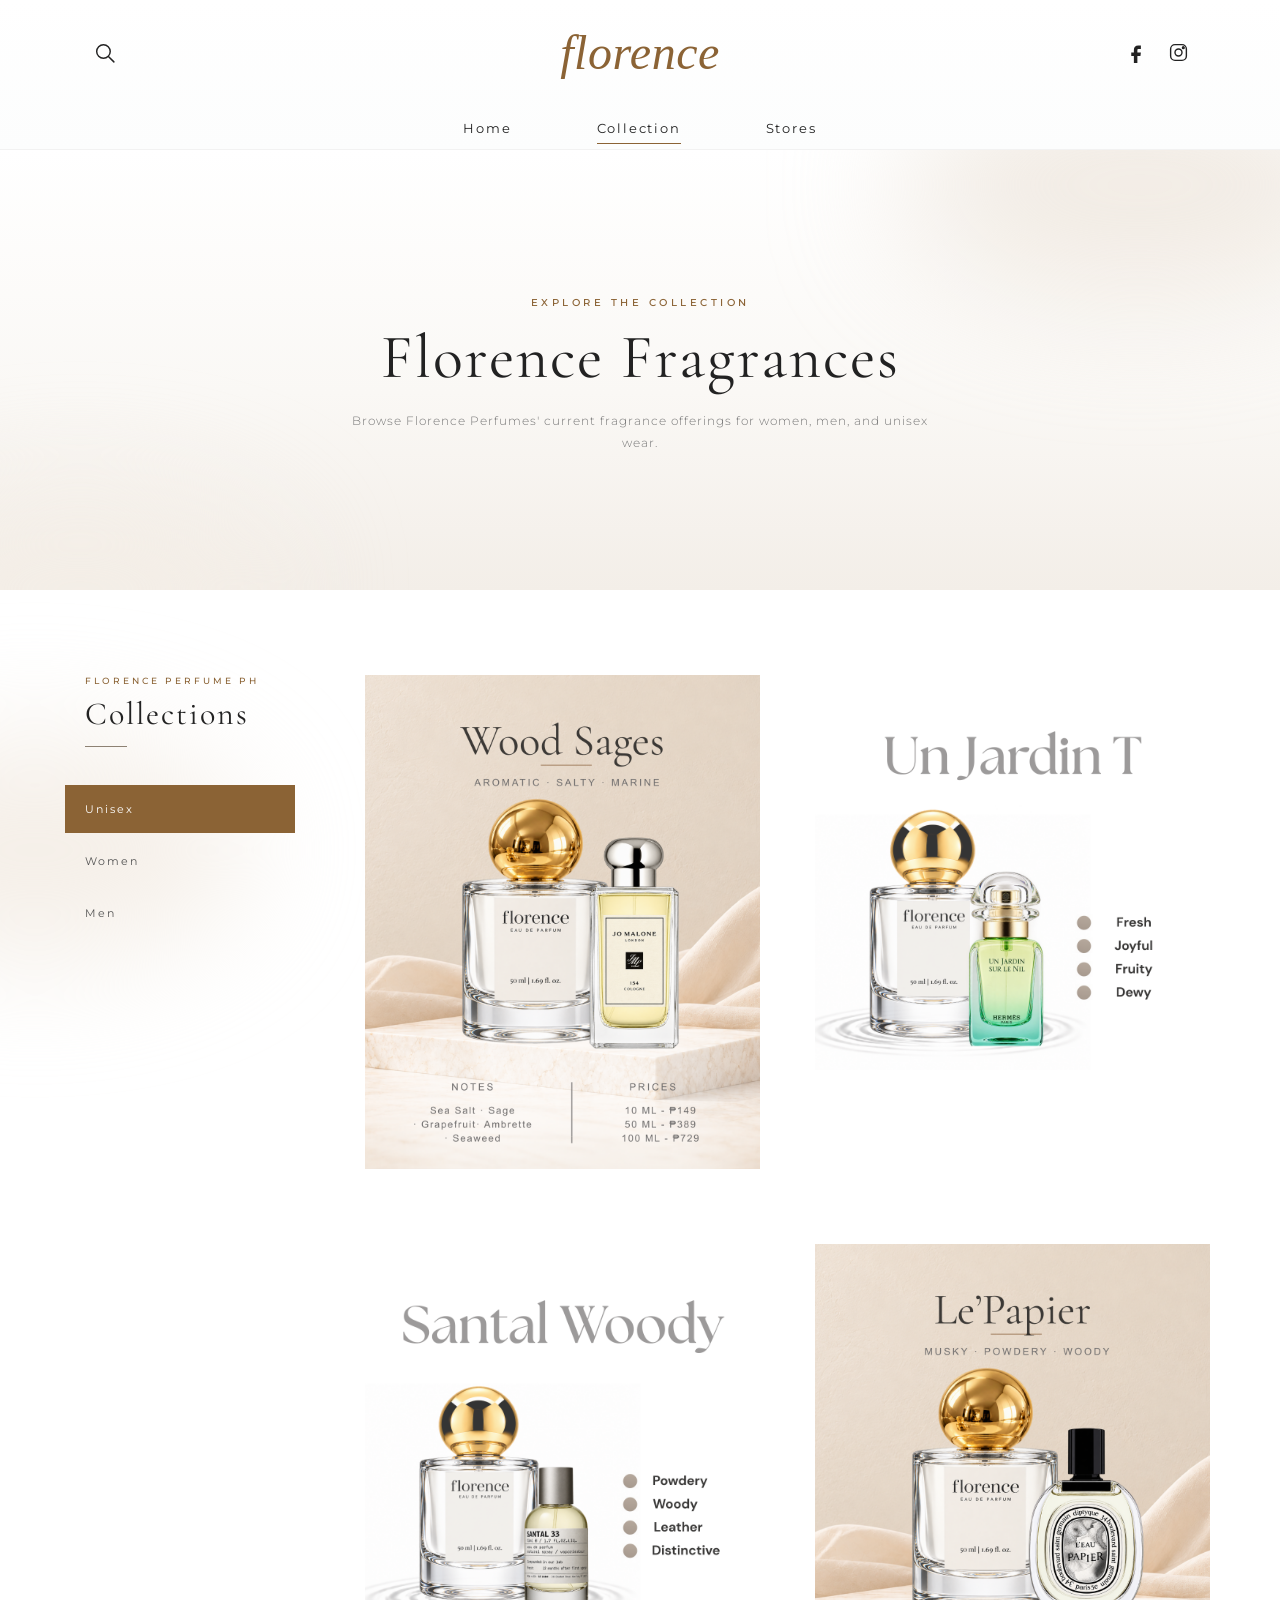
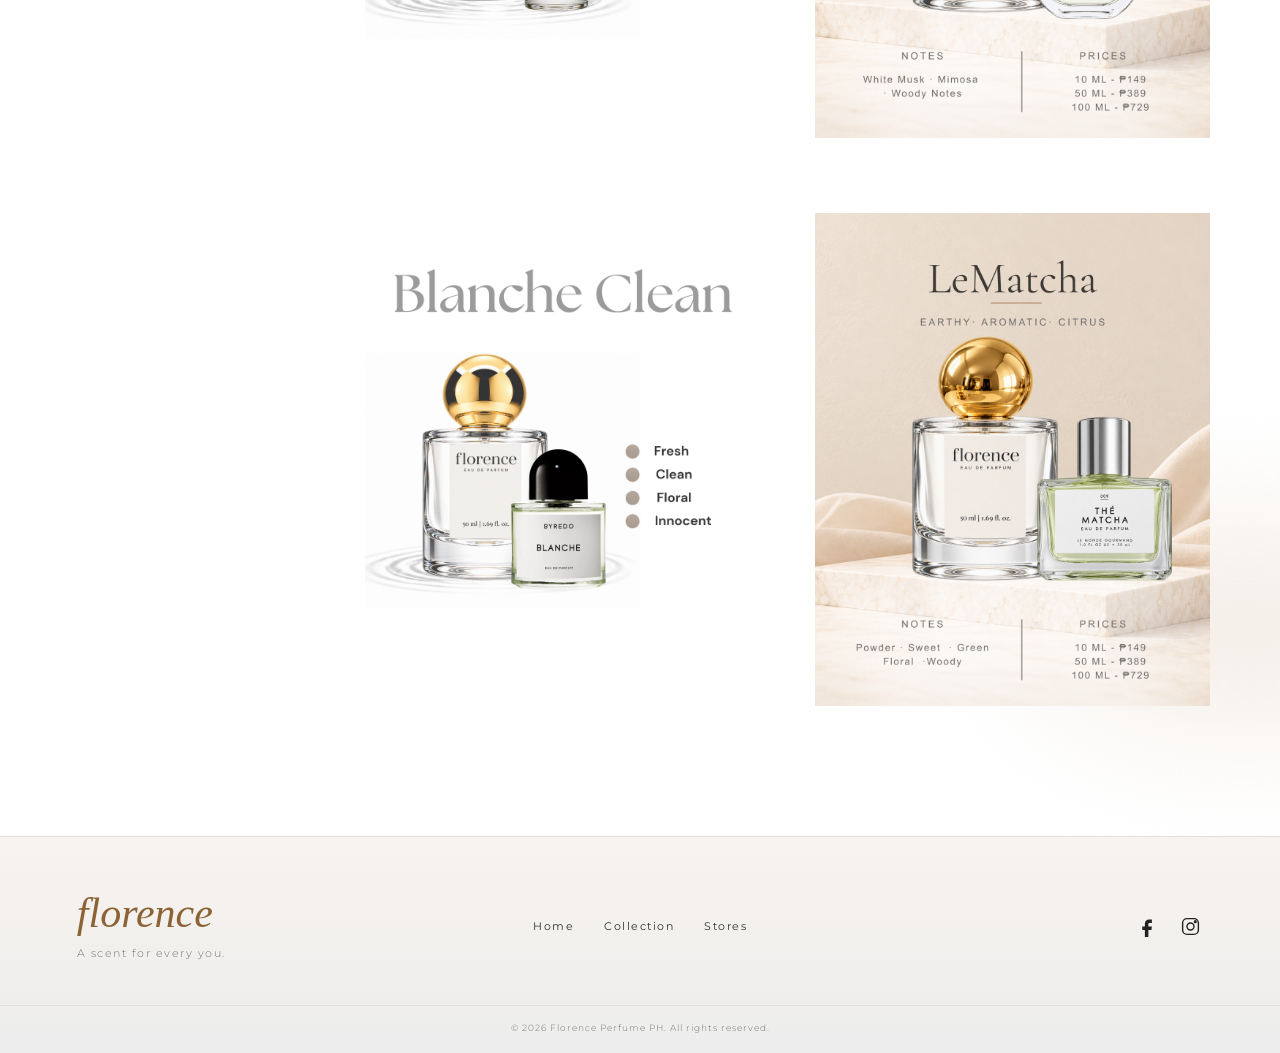
==== commit 1c07603e: "Fix Search Bar Functionality" ====
--- a/collection.html
+++ b/collection.html
@@ -40,10 +40,12 @@
 
             <!-- SEARCH -->
 
-            <button
-                class="nav-search"
-                type="button"
-                aria-label="Search">
+                <button
+                    class="nav-search"
+                    id="searchButton"
+                    aria-label="Search"
+                    type="button"
+                >
 
                 <svg viewBox="0 0 24 24">
 
@@ -64,7 +66,16 @@
 
             </button>
 
-
+            <div class="search-box" id="searchBox">
+
+                <input
+                    type="text"
+                    id="searchInput"
+                    placeholder="Search fragrances..."
+                    autocomplete="off"
+                >
+
+            </div>
 
             <!-- LOGO -->
 
@@ -172,16 +183,16 @@
     <section class="collection-intro">
 
         <p class="intro-eyebrow">
-            FIND YOUR SIGNATURE
+            EXPLORE THE COLLECTION
         </p>
 
         <h1>
-            Explore the Collection
+            Florence Fragrances
         </h1>
 
         <p class="intro-description">
-            Discover fragrances thoughtfully made for every mood,
-            moment, and you.
+            Browse Florence Perfumes' current fragrance offerings
+            for women, men, and unisex wear.
         </p>
 
         <div class="intro-line"></div>
@@ -330,6 +341,15 @@
 
                 </div>
 
+                <div
+                    class="product-card"
+                    data-category="unisex">
+
+                    <img
+                        src="images/collection/LeMatcha.png"
+                        alt="Le Matcha">
+
+                </div>                
 
 
                 <!-- =========================
@@ -347,7 +367,6 @@
 
                 </div>
 
-
                 <div
                     class="product-card"
                     data-category="women">
@@ -391,6 +410,15 @@
 
                 </div>
 
+                <div
+                    class="product-card"
+                    data-category="women">
+
+                    <img
+                        src="images/collection/BloomingBouquet.png"
+                        alt="BloomingBouquet">
+
+                </div>
 
                 <div
                     class="product-card"
@@ -401,8 +429,16 @@
                         alt="Very Good Girl Day">
 
                 </div>
-
-
+                
+                <div
+                    class="product-card"
+                    data-category="women">
+
+                    <img
+                        src="images/collection/BacRouge.png"
+                        alt="Bac Rouge">
+
+                </div>                
 
                 <!-- =========================
                      MEN
@@ -599,7 +635,8 @@
 
 
 
-    <script src="js/collection.js"></script>
+<script src="js/main.js"></script>
+<script src="js/collection.js"></script>
 
 </body>
 
--- a/CSS/navigation.css
+++ b/CSS/navigation.css
@@ -125,94 +125,42 @@
         scale(1.05);
 }
 
-
-/* =========================================================
-   SOCIAL MEDIA
-========================================================= */
-
-.nav-socials {
+/* =========================================================
+   SEARCH BOX
+========================================================= */
+
+.search-box {
     position: absolute;
 
-    right: 7%;
-
+    left: calc(7% + 40px);
     top: 50%;
 
     transform: translateY(-50%);
 
-    display: flex;
-
-    align-items: center;
-
-    gap: 18px;
-}
-
-.nav-socials a {
-    width: 24px;
-    height: 24px;
-
-    display: flex;
-
-    align-items: center;
-    justify-content: center;
-
-    color: #222222;
-
-    text-decoration: none;
+    width: 290px;
+
+    opacity: 0;
+    visibility: hidden;
 
     transition:
         opacity 0.25s ease,
-        transform 0.25s ease;
-}
-
-.nav-socials svg {
-    width: 21px;
-    height: 21px;
-
-    fill: none;
-
-    stroke: currentColor;
-
-    stroke-width: 1.6;
-
-    stroke-linecap: round;
-}
-
-.nav-socials a:first-child svg {
-    fill: currentColor;
-    stroke: none;
-}
-
-.nav-socials a:hover {
-    opacity: 0.5;
-
-    transform: translateY(-2px);
-}
-
-
-/* =========================================================
-   NAVIGATION MENU
-========================================================= */
-
-.nav-menu {
+        visibility 0.25s ease;
+}
+
+.search-box.active {
+    opacity: 1;
+    visibility: visible;
+}
+
+.search-box input {
     width: 100%;
 
-    height: 45px;
-
-    display: flex;
-
-    align-items: center;
-    justify-content: center;
-
-    gap: 85px;
-}
-
-
-/* =========================================================
-   NAVIGATION LINKS
-========================================================= */
-
-.nav-link {
-    position: relative;
+    padding: 8px 0;
+
+    border: none;
+    border-bottom: 1px solid #8B6335;
+
+    background: transparent;
 
     font-family:
         "Montserrat",
@@ -220,6 +168,113 @@
         sans-serif;
 
     font-size: 13px;
+    font-weight: 300;
+
+    letter-spacing: 1px;
+
+    color: #222222;
+
+    outline: none;
+}
+
+.search-box input::placeholder {
+    color: #999999;
+}
+
+/* =========================================================
+   SOCIAL MEDIA
+========================================================= */
+
+.nav-socials {
+    position: absolute;
+
+    right: 7%;
+
+    top: 50%;
+
+    transform: translateY(-50%);
+
+    display: flex;
+
+    align-items: center;
+
+    gap: 18px;
+}
+
+.nav-socials a {
+    width: 24px;
+    height: 24px;
+
+    display: flex;
+
+    align-items: center;
+    justify-content: center;
+
+    color: #222222;
+
+    text-decoration: none;
+
+    transition:
+        opacity 0.25s ease,
+        transform 0.25s ease;
+}
+
+.nav-socials svg {
+    width: 21px;
+    height: 21px;
+
+    fill: none;
+
+    stroke: currentColor;
+
+    stroke-width: 1.6;
+
+    stroke-linecap: round;
+}
+
+.nav-socials a:first-child svg {
+    fill: currentColor;
+    stroke: none;
+}
+
+.nav-socials a:hover {
+    opacity: 0.5;
+
+    transform: translateY(-2px);
+}
+
+
+/* =========================================================
+   NAVIGATION MENU
+========================================================= */
+
+.nav-menu {
+    width: 100%;
+
+    height: 45px;
+
+    display: flex;
+
+    align-items: center;
+    justify-content: center;
+
+    gap: 85px;
+}
+
+
+/* =========================================================
+   NAVIGATION LINKS
+========================================================= */
+
+.nav-link {
+    position: relative;
+
+    font-family:
+        "Montserrat",
+        Arial,
+        sans-serif;
+
+    font-size: 13px;
 
     font-weight: 400;
 
@@ -327,7 +382,17 @@
         letter-spacing: 1px;
     }
 
-}
+    .search-box {
+        left: 5%;
+        width: 160px;
+    }
+
+    .search-box input {
+        font-size: 10px;
+    }
+
+}
+
 
 
 /* =========================================================
--- a/CSS/collection.css
+++ b/CSS/collection.css
@@ -138,11 +138,11 @@
 
     font-family: "Montserrat", Arial, sans-serif;
     font-size: 10px;
-    font-weight: 400;
+    font-weight: 530;
 
     letter-spacing: 3.5px;
 
-    color: #8D8173;
+    color: #8B6335;
 }
 
 
@@ -503,7 +503,25 @@
 }
 
 
-
+.no-results {
+    grid-column: 1 / -1;
+
+    padding: 60px 20px;
+
+    text-align: center;
+
+    font-family:
+        "Montserrat",
+        Arial,
+        sans-serif;
+
+    font-size: 12px;
+    font-weight: 300;
+
+    letter-spacing: 1px;
+
+    color: #777777;
+}
 /* =========================================================
    TABLET
    1100px
